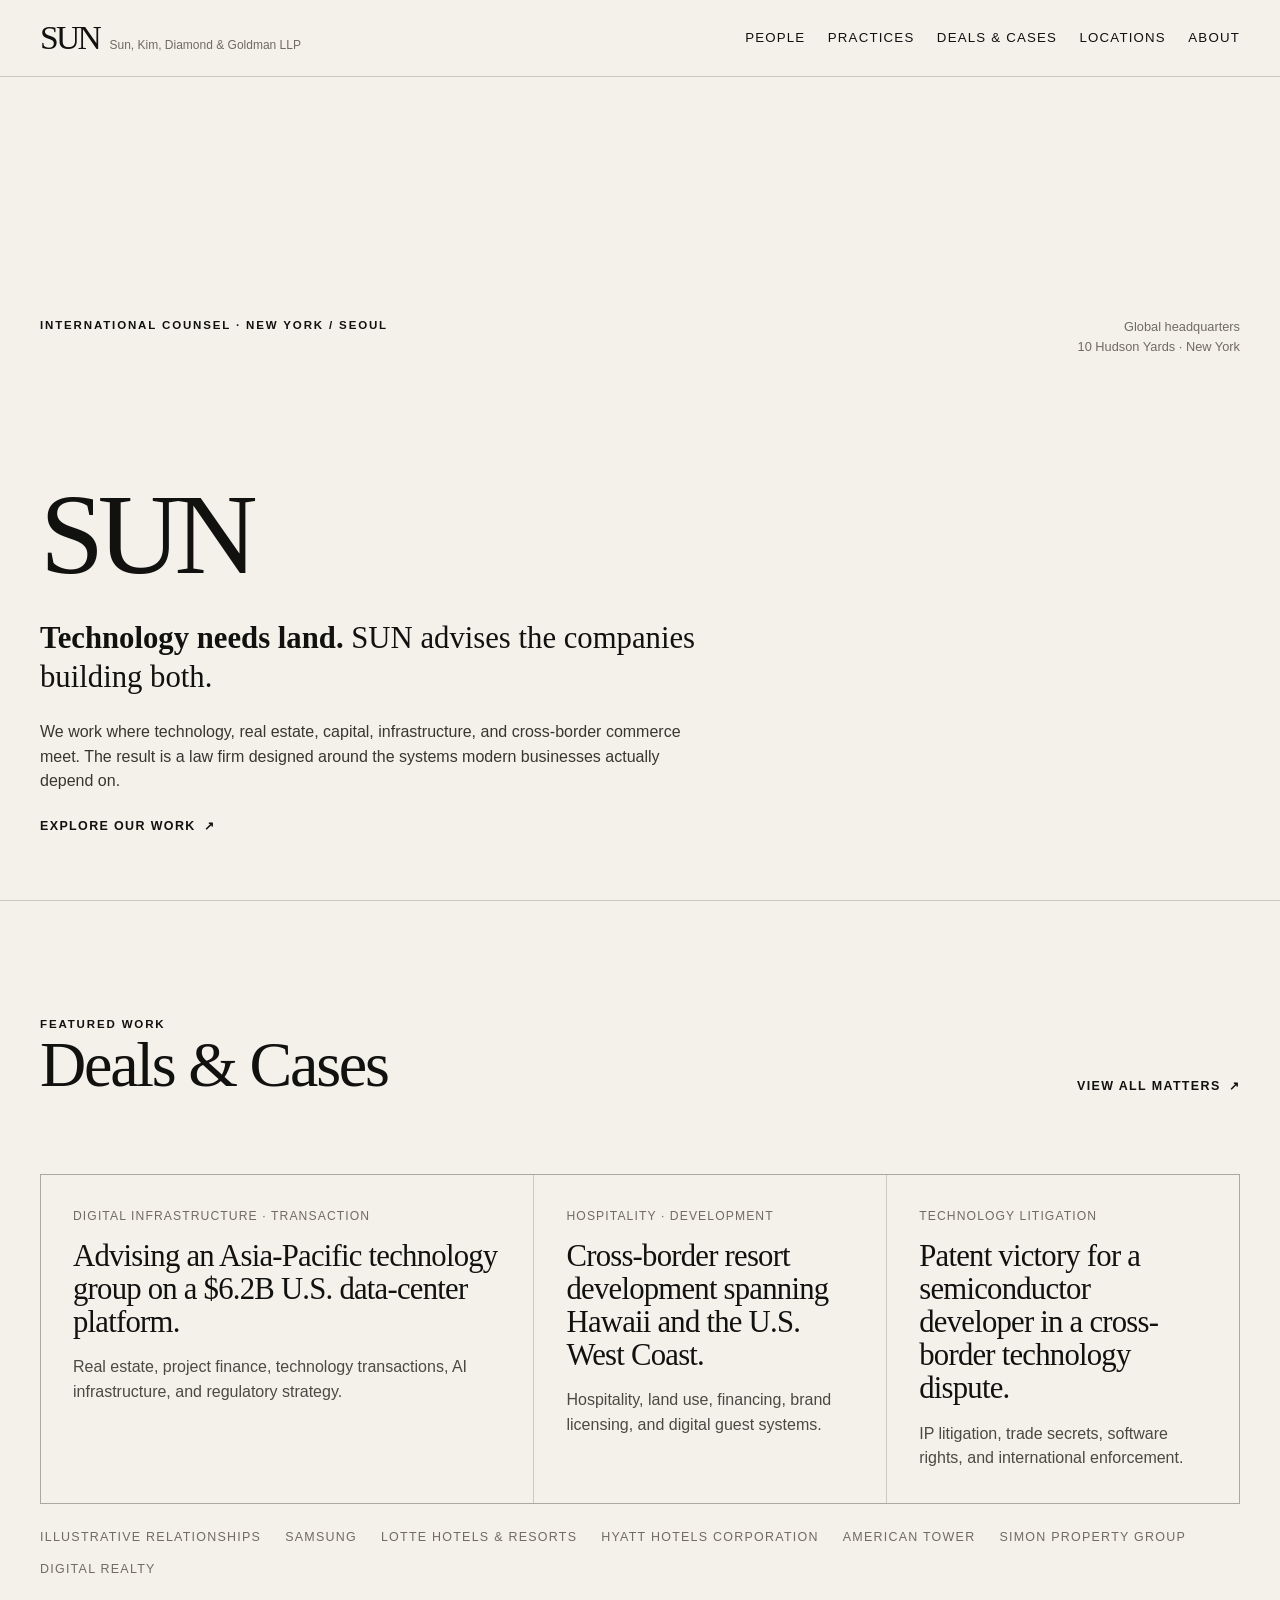
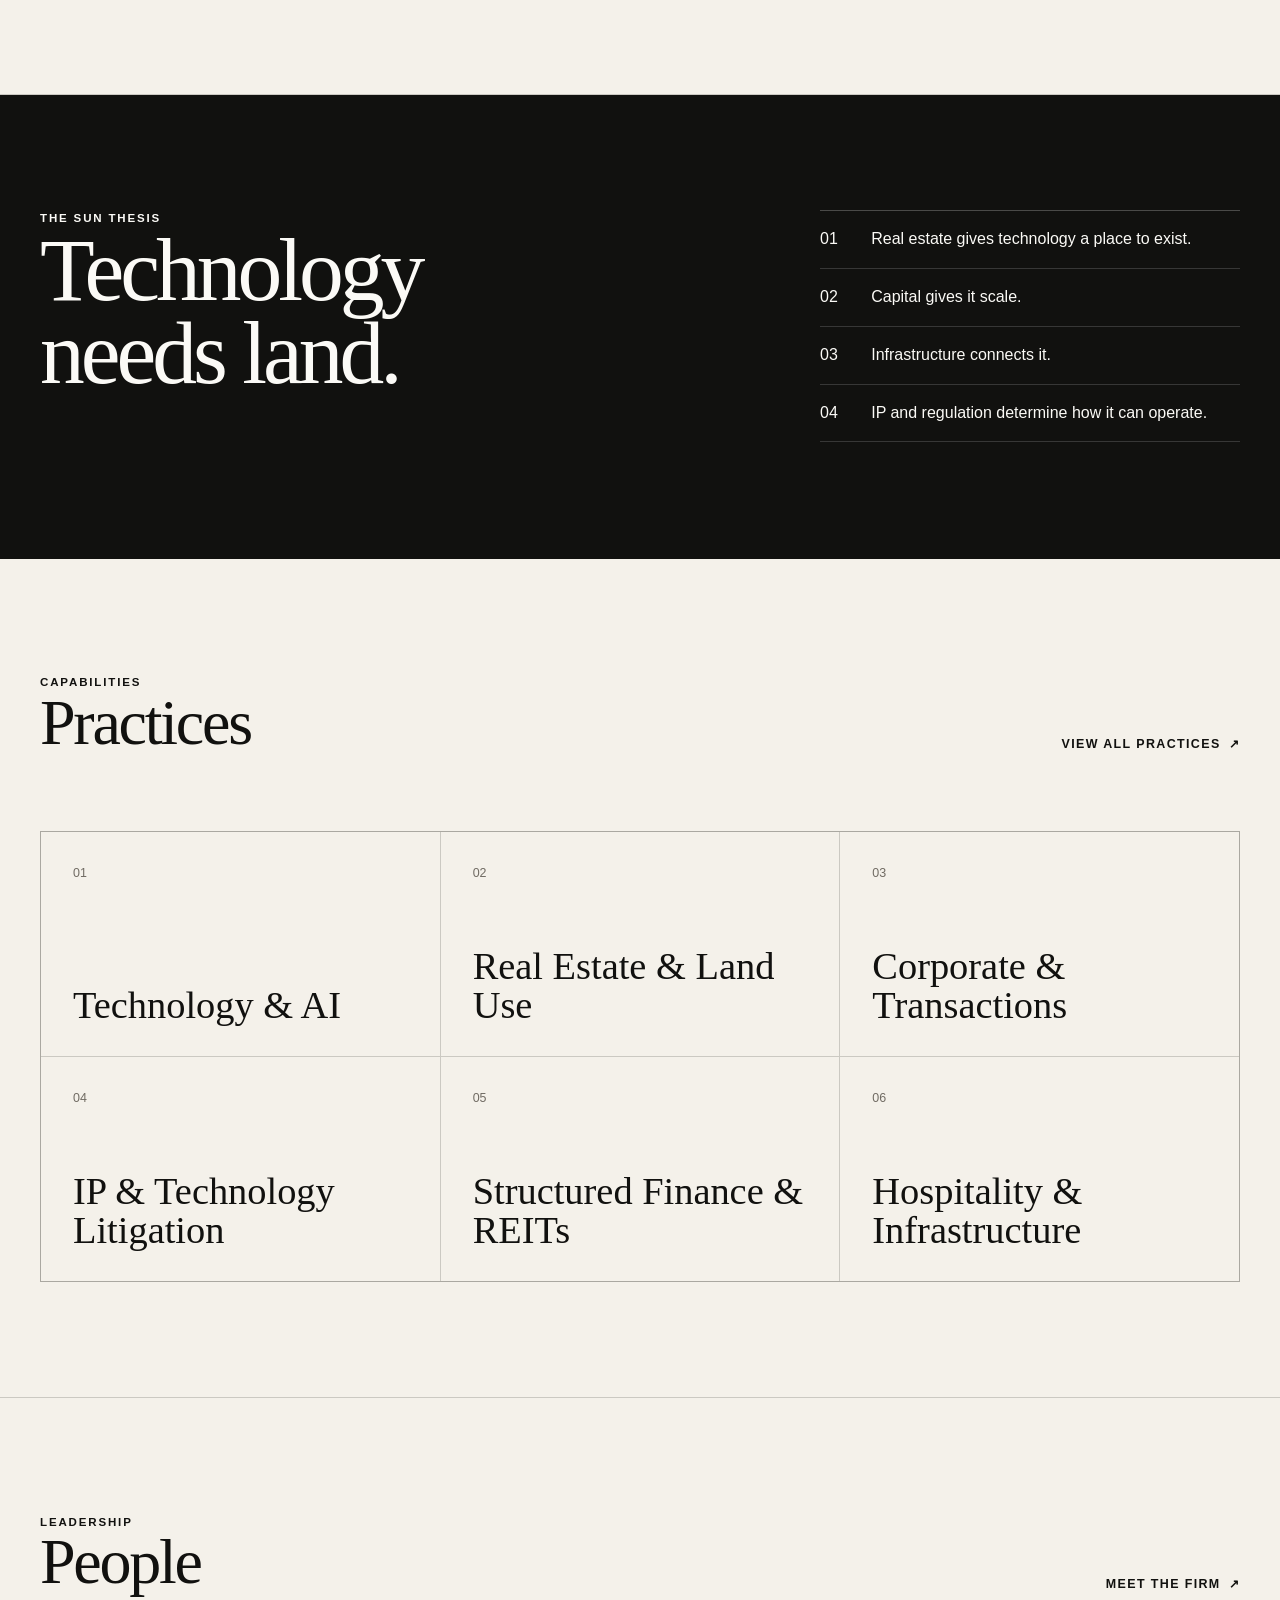
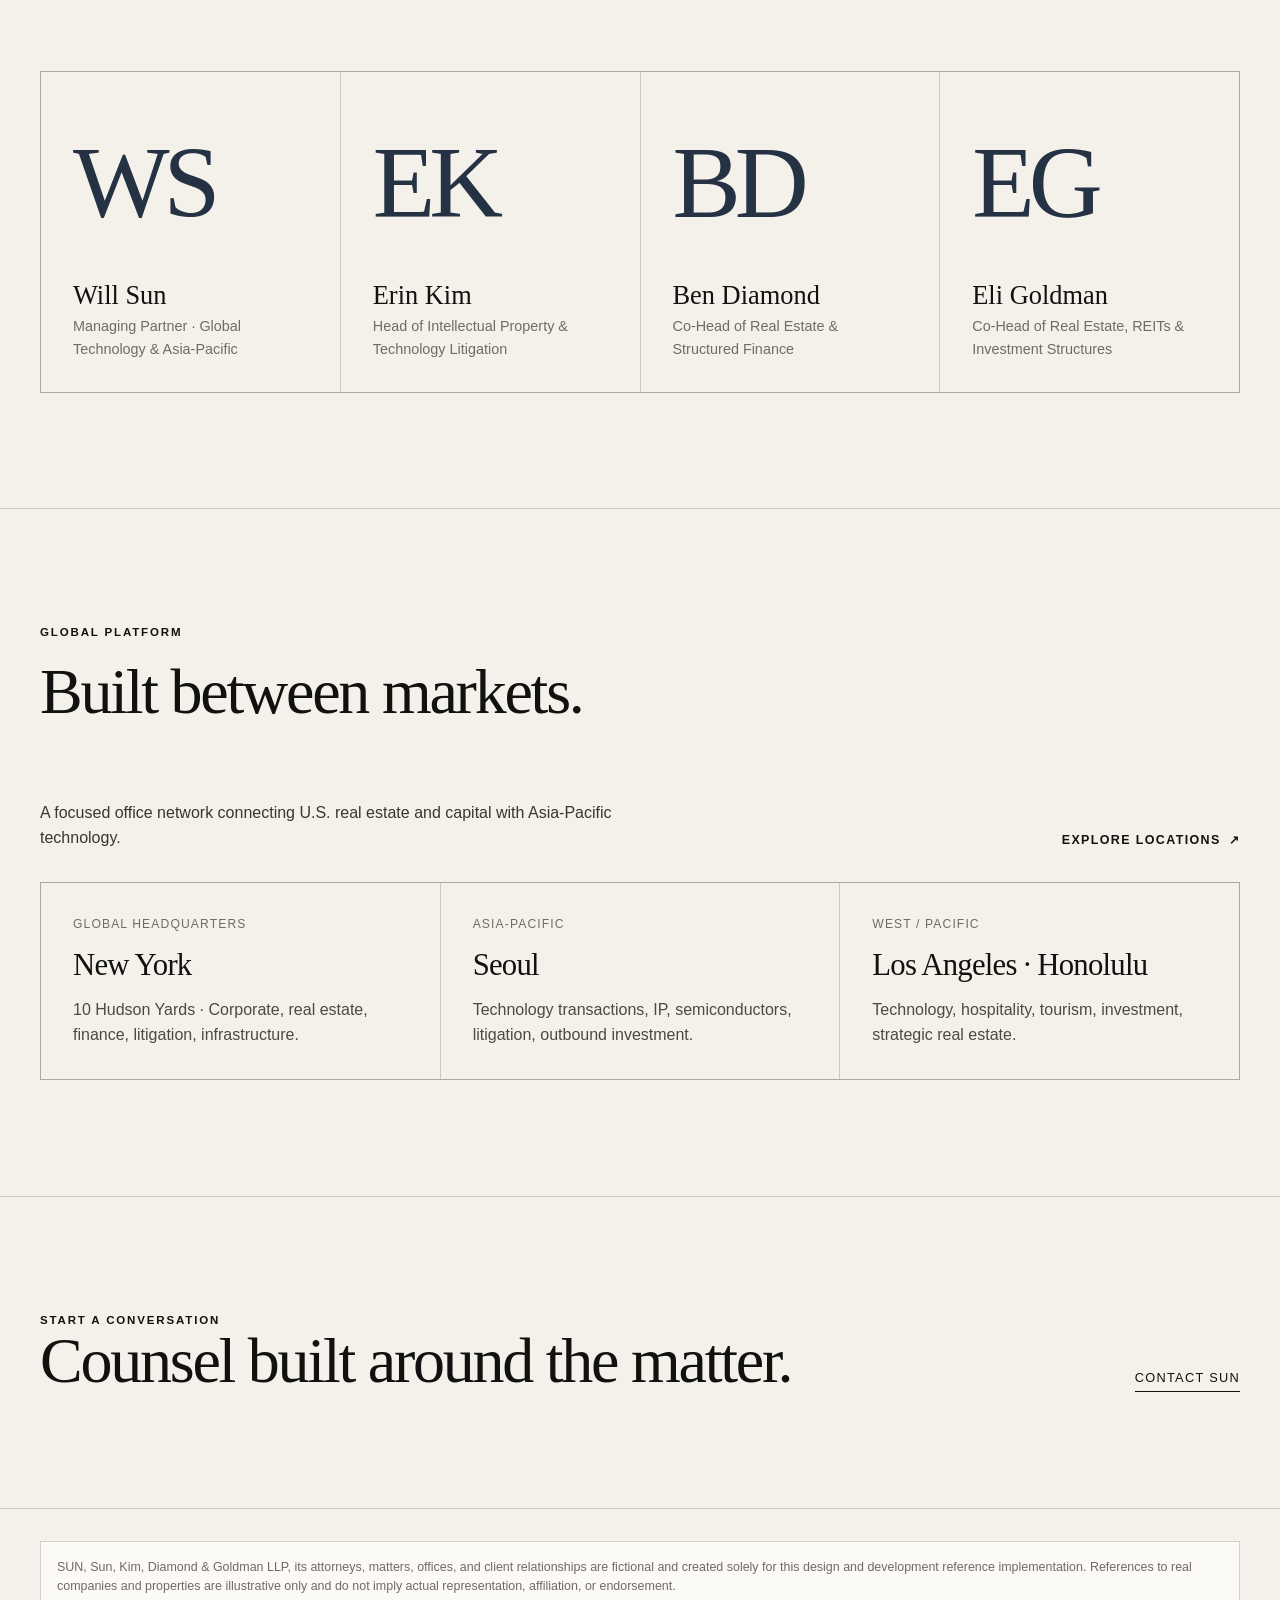
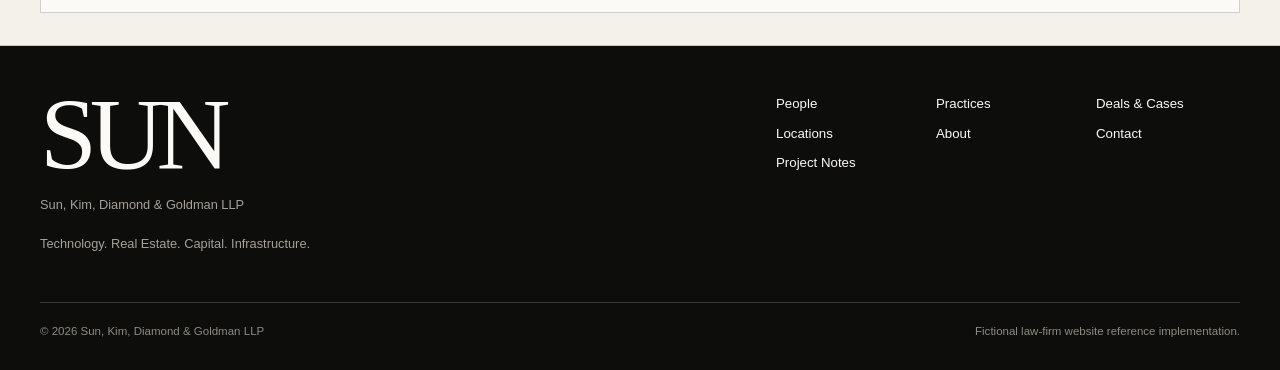
==== index.html @ dd6c5374 "design: load Inter typography" ====
<!DOCTYPE html>
<html lang="en">
<head>
  <meta charset="UTF-8">
  <meta name="viewport" content="width=device-width, initial-scale=1">
  <meta name="description" content="SUN — Sun, Kim, Diamond & Goldman LLP. A fictional international law firm reference implementation.">
  <title>SUN — Sun, Kim, Diamond & Goldman LLP</title>
  <link rel="preconnect" href="https://fonts.googleapis.com">
  <link rel="preconnect" href="https://fonts.gstatic.com" crossorigin>
  <link href="https://fonts.googleapis.com/css2?family=Inter:wght@400;500;600;700&family=Inter+Tight:wght@500;600;700;800&display=swap" rel="stylesheet">
  <link rel="stylesheet" href="css/site.css">
  <script src="js/site-config.js"></script>
</head>
<body>
  <a class="skip-link" href="#main">Skip to content</a>

  <header class="site-header">
    <div class="container site-header__inner">
      <a class="brand" href="index.html" aria-label="SUN home">
        <span class="brand__mark" data-brand>SUN</span>
        <span class="brand__legal" data-legal-name>Sun, Kim, Diamond & Goldman LLP</span>
      </a>
      <nav class="nav" aria-label="Primary">
        <ul class="nav__list">
          <li><a class="nav__link" href="people.html">People</a></li>
          <li><a class="nav__link" href="practices.html">Practices</a></li>
          <li data-enterprise-only><a class="nav__link" href="matters.html">Deals &amp; Cases</a></li><li><a class="nav__link" href="locations.html">Locations</a></li>
          <li><a class="nav__link" href="about.html">About</a></li>
        </ul>
      </nav>
      <button class="nav-toggle" aria-expanded="false" aria-controls="nav-drawer" aria-label="Open menu">
        <span class="nav-toggle__lines" aria-hidden="true"></span>
      </button>
    </div>
  </header>

  <aside class="nav-drawer" id="nav-drawer" data-open="false" hidden>
    <div class="nav-drawer__top">
      <span class="brand__mark" data-brand>SUN</span>
      <button class="nav-drawer__close" aria-label="Close menu">×</button>
    </div>
    <nav aria-label="Mobile">
      <ul class="nav-drawer__list">
        <li><a class="nav-drawer__link" href="people.html">People</a></li>
        <li><a class="nav-drawer__link" href="practices.html">Practices</a></li>
        <li data-enterprise-only><a class="nav-drawer__link" href="matters.html">Deals &amp; Cases</a></li><li><a class="nav-drawer__link" href="locations.html">Locations</a></li>
        <li><a class="nav-drawer__link" href="about.html">About</a></li>
      </ul>
    </nav>
    <p class="nav-drawer__meta" data-legal-name>Sun, Kim, Diamond & Goldman LLP</p>
  </aside>

  <main id="main">
    <section class="hero">
      <div class="container hero__inner">
        <div class="hero__topline">
          <p class="eyebrow">International counsel · New York / Seoul</p>
          <p class="hero__location" data-enterprise-only>Global headquarters<br><span data-primary-office>10 Hudson Yards · New York</span></p>
        </div>

        <h1 class="display" data-brand>SUN</h1>

        <div class="hero__statement">
          <p class="lede" data-small-copy="Clear counsel for business, disputes, and growth.">
            <strong>Technology needs land.</strong> SUN advises the companies building both.
          </p>
          <p class="copy">
            We work where technology, real estate, capital, infrastructure, and cross-border commerce meet.
            The result is a law firm designed around the systems modern businesses actually depend on.
          </p>
          <a class="text-link" href="practices.html">Explore our work</a>
        </div>
      </div>
    </section>

    <section class="section" aria-labelledby="featured-heading">
      <div class="container">
        <div class="section-head section-head--split">
          <div>
            <p class="eyebrow">Featured work</p>
            <h2 class="section-title" id="featured-heading">Deals &amp; Cases</h2>
          </div>
          <a class="text-link" href="matters.html" data-enterprise-only>View all matters</a>
        </div>

        <div class="matter-grid">
          <article class="card">
            <a class="card__link" href="matters.html">
              <p class="card__meta">Digital infrastructure · Transaction</p>
              <h3 class="card__title">Advising an Asia-Pacific technology group on a $6.2B U.S. data-center platform.</h3>
              <p class="card__copy">Real estate, project finance, technology transactions, AI infrastructure, and regulatory strategy.</p>
            </a>
          </article>
          <article class="card">
            <a class="card__link" href="matters.html">
              <p class="card__meta">Hospitality · Development</p>
              <h3 class="card__title">Cross-border resort development spanning Hawaii and the U.S. West Coast.</h3>
              <p class="card__copy">Hospitality, land use, financing, brand licensing, and digital guest systems.</p>
            </a>
          </article>
          <article class="card">
            <a class="card__link" href="matters.html">
              <p class="card__meta">Technology litigation</p>
              <h3 class="card__title">Patent victory for a semiconductor developer in a cross-border technology dispute.</h3>
              <p class="card__copy">IP litigation, trade secrets, software rights, and international enforcement.</p>
            </a>
          </article>
        </div>

        <div class="client-strip" data-enterprise-only aria-label="Illustrative fictional client relationships">
          <span>Illustrative relationships</span>
          <span>Samsung</span>
          <span>LOTTE Hotels &amp; Resorts</span>
          <span>Hyatt Hotels Corporation</span>
          <span>American Tower</span>
          <span>Simon Property Group</span>
          <span>Digital Realty</span>
        </div>
      </div>
    </section>

    <section class="section section--dark" aria-labelledby="thesis-heading">
      <div class="container thesis">
        <div>
          <p class="eyebrow">The SUN thesis</p>
          <h2 class="thesis__line" id="thesis-heading">Technology<br>needs land.</h2>
        </div>
        <div class="thesis__steps">
          <div class="thesis__step"><span>01</span><p><b>Real estate</b> gives technology a place to exist.</p></div>
          <div class="thesis__step"><span>02</span><p><b>Capital</b> gives it scale.</p></div>
          <div class="thesis__step"><span>03</span><p><b>Infrastructure</b> connects it.</p></div>
          <div class="thesis__step"><span>04</span><p><b>IP and regulation</b> determine how it can operate.</p></div>
        </div>
      </div>
    </section>

    <section class="section" aria-labelledby="practices-heading">
      <div class="container">
        <div class="section-head section-head--split">
          <div>
            <p class="eyebrow">Capabilities</p>
            <h2 class="section-title" id="practices-heading">Practices</h2>
          </div>
          <a class="text-link" href="practices.html">View all practices</a>
        </div>

        <div class="practice-grid">
          <article class="card practice-card"><span class="practice-card__index">01</span><h3 class="practice-card__title">Technology &amp; AI</h3></article>
          <article class="card practice-card"><span class="practice-card__index">02</span><h3 class="practice-card__title">Real Estate &amp; Land Use</h3></article>
          <article class="card practice-card"><span class="practice-card__index">03</span><h3 class="practice-card__title">Corporate &amp; Transactions</h3></article>
          <article class="card practice-card"><span class="practice-card__index">04</span><h3 class="practice-card__title">IP &amp; Technology Litigation</h3></article>
          <article class="card practice-card"><span class="practice-card__index">05</span><h3 class="practice-card__title">Structured Finance &amp; REITs</h3></article>
          <article class="card practice-card"><span class="practice-card__index">06</span><h3 class="practice-card__title">Hospitality &amp; Infrastructure</h3></article>
        </div>
      </div>
    </section>

    <section class="section" aria-labelledby="people-heading">
      <div class="container">
        <div class="section-head section-head--split">
          <div>
            <p class="eyebrow">Leadership</p>
            <h2 class="section-title" id="people-heading">People</h2>
          </div>
          <a class="text-link" href="people.html">Meet the firm</a>
        </div>

        <div class="people-grid">
          <article class="card person-card">
            <div class="person-card__initials">WS</div>
            <div><h3 class="person-card__name">Will Sun</h3><p class="person-card__role">Managing Partner · Global Technology &amp; Asia-Pacific</p></div>
          </article>
          <article class="card person-card">
            <div class="person-card__initials">EK</div>
            <div><h3 class="person-card__name">Erin Kim</h3><p class="person-card__role">Head of Intellectual Property &amp; Technology Litigation</p></div>
          </article>
          <article class="card person-card">
            <div class="person-card__initials">BD</div>
            <div><h3 class="person-card__name">Ben Diamond</h3><p class="person-card__role">Co-Head of Real Estate &amp; Structured Finance</p></div>
          </article>
          <article class="card person-card">
            <div class="person-card__initials">EG</div>
            <div><h3 class="person-card__name">Eli Goldman</h3><p class="person-card__role">Co-Head of Real Estate, REITs &amp; Investment Structures</p></div>
          </article>
        </div>
      </div>
    </section>

    <section class="section" data-enterprise-only aria-labelledby="offices-heading">
      <div class="container">
        <div class="section-head">
          <p class="eyebrow">Global platform</p>
          <h2 class="section-title" id="offices-heading">Built between markets.</h2>
        </div>
        <div class="section-head section-head--split" style="margin-bottom:2rem;"><p class="copy">A focused office network connecting U.S. real estate and capital with Asia-Pacific technology.</p><a class="text-link" href="locations.html">Explore locations</a></div><div class="office-grid">
          <article class="card"><p class="card__meta">Global headquarters</p><h3 class="card__title">New York</h3><p class="card__copy">10 Hudson Yards · Corporate, real estate, finance, litigation, infrastructure.</p></article>
          <article class="card"><p class="card__meta">Asia-Pacific</p><h3 class="card__title">Seoul</h3><p class="card__copy">Technology transactions, IP, semiconductors, litigation, outbound investment.</p></article>
          <article class="card"><p class="card__meta">West / Pacific</p><h3 class="card__title">Los Angeles · Honolulu</h3><p class="card__copy">Technology, hospitality, tourism, investment, strategic real estate.</p></article>
        </div>
      </div>
    </section>

    <section class="section">
      <div class="container cta">
        <div>
          <p class="eyebrow">Start a conversation</p>
          <h2 class="section-title">Counsel built around the matter.</h2>
        </div>
        <a class="cta__action" href="about.html#contact">Contact SUN</a>
      </div>
    </section>

    <section class="section" style="padding-block:2rem;">
      <div class="container">
        <p class="notice">
          SUN, Sun, Kim, Diamond &amp; Goldman LLP, its attorneys, matters, offices, and client relationships are fictional and created solely for this design and development reference implementation. References to real companies and properties are illustrative only and do not imply actual representation, affiliation, or endorsement.
        </p>
      </div>
    </section>
  </main>

  <footer class="site-footer">
    <div class="container">
      <div class="site-footer__grid">
        <div>
          <div class="site-footer__mark" data-brand>SUN</div>
          <p class="site-footer__legal" data-legal-name>Sun, Kim, Diamond & Goldman LLP</p>
          <p class="site-footer__legal" data-short-line>Technology. Real Estate. Capital. Infrastructure.</p>
        </div>
        <nav aria-label="Footer">
          <ul class="site-footer__links">
            <li><a href="people.html">People</a></li>
            <li><a href="practices.html">Practices</a></li>
            <li data-enterprise-only><a href="matters.html">Deals &amp; Cases</a></li><li><a href="locations.html">Locations</a></li>
            <li><a href="about.html">About</a></li>
            <li><a href="about.html#contact">Contact</a></li>
            <li><a href="README.md">Project Notes</a></li>
          </ul>
        </nav>
      </div>
      <div class="site-footer__bottom">
        <span>© <span data-year></span> <span data-legal-name>Sun, Kim, Diamond & Goldman LLP</span></span>
        <span>Fictional law-firm website reference implementation.</span>
      </div>
    </div>
  </footer>
  <script src="js/main.js"></script>
</body>
</html>
---- css/site.css ----
:root {
  --ink: #11110f;
  --paper: #f4f1ea;
  --paper-strong: #fbfaf6;
  --stone: #d8d2c7;
  --muted: #706b63;
  --line: rgba(17, 17, 15, 0.18);
  --accent: #27384d;
  --accent-soft: #dfe5ea;
  --serif: Georgia, "Times New Roman", Times, serif;
  --sans: "Helvetica Neue", Helvetica, Arial, -apple-system, BlinkMacSystemFont, "Segoe UI", sans-serif;
  --max: 82rem;
  --measure: 43rem;
  --s1: .35rem;
  --s2: .65rem;
  --s3: 1rem;
  --s4: 1.5rem;
  --s5: 2.25rem;
  --s6: 3.5rem;
  --s7: 5.5rem;
}

*,
*::before,
*::after { box-sizing: border-box; }

html {
  scroll-behavior: smooth;
  -webkit-text-size-adjust: 100%;
}

body {
  margin: 0;
  color: var(--ink);
  background: var(--paper);
  font-family: var(--sans);
  line-height: 1.55;
  font-size: 1rem;
  -webkit-font-smoothing: antialiased;
}

body.drawer-open { overflow: hidden; }

img, svg { display: block; max-width: 100%; }
a { color: inherit; text-decoration: none; }
button { font: inherit; }
ul { margin: 0; padding: 0; list-style: none; }
p { margin: 0; }
h1, h2, h3 { margin: 0; font-weight: 400; }

.skip-link {
  position: fixed;
  left: 1rem;
  top: -5rem;
  z-index: 999;
  background: var(--ink);
  color: #fff;
  padding: .75rem 1rem;
}
.skip-link:focus { top: 1rem; }

.container {
  width: min(calc(100% - 2rem), var(--max));
  margin-inline: auto;
}

.rule { border-top: 1px solid var(--line); }
.eyebrow {
  font-size: .72rem;
  text-transform: uppercase;
  letter-spacing: .16em;
  font-weight: 700;
}
.display {
  font-family: var(--serif);
  font-size: clamp(3.1rem, 9vw, 8.5rem);
  letter-spacing: -.055em;
  line-height: .86;
}
.section-title {
  font-family: var(--serif);
  font-size: clamp(2.25rem, 5vw, 4.8rem);
  line-height: .98;
  letter-spacing: -.035em;
}
.lede {
  font-family: var(--serif);
  font-size: clamp(1.25rem, 2.4vw, 2rem);
  line-height: 1.28;
  max-width: var(--measure);
}
.copy {
  max-width: 42rem;
  color: #393630;
}

.site-header {
  position: sticky;
  top: 0;
  z-index: 80;
  background: color-mix(in srgb, var(--paper) 94%, transparent);
  backdrop-filter: blur(12px);
  border-bottom: 1px solid var(--line);
}
.site-header__inner {
  min-height: 76px;
  display: grid;
  grid-template-columns: 1fr auto;
  align-items: center;
  gap: 1rem;
}
.brand {
  display: inline-flex;
  align-items: baseline;
  gap: .65rem;
  min-width: 0;
}
.brand__mark {
  font-family: var(--serif);
  font-size: 2.1rem;
  letter-spacing: -.08em;
}
.brand__legal {
  display: none;
  color: var(--muted);
  font-size: .75rem;
}
.nav { display: none; }
.nav__list { display: flex; gap: 1.4rem; align-items: center; }
.nav__link {
  font-size: .83rem;
  text-transform: uppercase;
  letter-spacing: .09em;
  border-bottom: 1px solid transparent;
  padding-block: .4rem;
}
.nav__link:hover,
.nav__link[aria-current="page"] { border-color: var(--ink); }
.nav-toggle {
  width: 44px;
  height: 44px;
  display: grid;
  place-items: center;
  border: 1px solid var(--line);
  background: transparent;
}
.nav-toggle__lines,
.nav-toggle__lines::before,
.nav-toggle__lines::after {
  width: 19px;
  height: 1px;
  background: var(--ink);
  content: "";
  display: block;
}
.nav-toggle__lines { position: relative; }
.nav-toggle__lines::before { position: absolute; top: -6px; }
.nav-toggle__lines::after { position: absolute; top: 6px; }

.nav-drawer {
  position: fixed;
  inset: 0;
  z-index: 100;
  background: var(--ink);
  color: var(--paper-strong);
  padding: 1rem;
}
.nav-drawer__top {
  display: flex;
  align-items: center;
  justify-content: space-between;
}
.nav-drawer__close {
  border: 1px solid rgba(255,255,255,.3);
  background: transparent;
  color: white;
  width: 44px;
  height: 44px;
  font-size: 1.4rem;
}
.nav-drawer__list {
  margin-top: 9vh;
  display: grid;
  gap: .15rem;
}
.nav-drawer__link {
  display: block;
  font-family: var(--serif);
  font-size: clamp(2.2rem, 10vw, 5rem);
  line-height: 1.02;
  padding: .25rem 0;
}
.nav-drawer__meta {
  position: absolute;
  left: 1rem;
  right: 1rem;
  bottom: 1.3rem;
  color: #bbb5aa;
  font-size: .8rem;
}

.hero {
  min-height: min(830px, calc(100svh - 76px));
  display: flex;
  align-items: flex-end;
  border-bottom: 1px solid var(--line);
  overflow: hidden;
}
.hero__inner {
  width: 100%;
  padding-block: clamp(4.5rem, 12vw, 9rem) clamp(2rem, 5vw, 4rem);
}
.hero__topline {
  display: flex;
  justify-content: space-between;
  gap: 2rem;
  align-items: flex-start;
  margin-bottom: clamp(3.2rem, 10vw, 8rem);
}
.hero__location {
  max-width: 18rem;
  text-align: right;
  font-size: .8rem;
  color: var(--muted);
}
.hero__statement {
  display: grid;
  gap: 1.4rem;
  margin-top: 2.2rem;
  max-width: 47rem;
}
.hero__statement strong { font-weight: 600; }

.section {
  padding-block: clamp(4rem, 9vw, 8rem);
  border-bottom: 1px solid var(--line);
}
.section--dark {
  background: var(--ink);
  color: var(--paper-strong);
}
.section--dark .copy,
.section--dark .meta { color: #bdb7ac; }
.section-head {
  display: grid;
  gap: 1.2rem;
  margin-bottom: clamp(2.5rem, 6vw, 5rem);
}
.section-head--split {
  grid-template-columns: 1fr;
}
.text-link {
  display: inline-flex;
  align-items: center;
  gap: .5rem;
  font-size: .78rem;
  text-transform: uppercase;
  letter-spacing: .11em;
  font-weight: 700;
}
.text-link::after { content: "↗"; transition: transform .18s ease; }
.text-link:hover::after { transform: translate(.15rem,-.15rem); }

.matter-grid,
.practice-grid,
.people-grid,
.office-grid,
.insight-grid {
  display: grid;
  gap: 1px;
  background: var(--line);
  border: 1px solid var(--line);
}
.card {
  background: var(--paper);
  padding: clamp(1.25rem, 3vw, 2rem);
  min-width: 0;
}
.section--dark .card { background: var(--ink); }
.card__meta,
.meta {
  color: var(--muted);
  font-size: .76rem;
  text-transform: uppercase;
  letter-spacing: .09em;
}
.card__title {
  margin-top: .9rem;
  font-family: var(--serif);
  font-size: clamp(1.55rem, 2.4vw, 2.2rem);
  line-height: 1.08;
  letter-spacing: -.025em;
}
.card__copy { margin-top: 1rem; color: #4c4943; }
.card__link { display: block; height: 100%; }
.card__link:hover .card__title { text-decoration: underline; text-decoration-thickness: 1px; text-underline-offset: .14em; }

.practice-card {
  min-height: 14rem;
  display: flex;
  flex-direction: column;
  justify-content: space-between;
}
.practice-card__index { color: var(--muted); font-size: .78rem; }
.practice-card__title {
  font-family: var(--serif);
  font-size: clamp(1.7rem, 3vw, 2.7rem);
  line-height: 1;
}

.person-card {
  min-height: 20rem;
  display: flex;
  flex-direction: column;
  justify-content: space-between;
}
.person-card__initials {
  font-family: var(--serif);
  font-size: clamp(4rem, 8vw, 7.2rem);
  letter-spacing: -.06em;
  color: color-mix(in srgb, var(--accent) 85%, var(--ink));
}
.person-card__name {
  font-family: var(--serif);
  font-size: 1.65rem;
  line-height: 1.05;
}
.person-card__role { color: var(--muted); margin-top: .35rem; font-size: .9rem; }

.client-strip {
  display: flex;
  flex-wrap: wrap;
  gap: .75rem 1.5rem;
  padding-top: 1.5rem;
  color: var(--muted);
}
.client-strip span { font-size: .78rem; text-transform: uppercase; letter-spacing: .1em; }

.thesis {
  display: grid;
  gap: 2rem;
  align-items: start;
}
.thesis__line {
  font-family: var(--serif);
  font-size: clamp(2.7rem, 7vw, 7rem);
  line-height: .93;
  letter-spacing: -.045em;
}
.thesis__steps {
  display: grid;
  border-top: 1px solid rgba(255,255,255,.24);
}
.thesis__step {
  display: grid;
  grid-template-columns: 2.2rem 1fr;
  gap: 1rem;
  padding-block: 1rem;
  border-bottom: 1px solid rgba(255,255,255,.16);
}
.thesis__step b { font-weight: 500; }

.page-hero {
  padding-block: clamp(4rem, 10vw, 8rem);
  border-bottom: 1px solid var(--line);
}
.page-hero__grid {
  display: grid;
  gap: 2rem;
}
.page-hero__copy {
  max-width: 44rem;
  color: var(--muted);
  font-size: 1.05rem;
}

.detail-list {
  display: grid;
  border-top: 1px solid var(--line);
}
.detail-row {
  display: grid;
  gap: .7rem;
  padding-block: 1.1rem;
  border-bottom: 1px solid var(--line);
}
.detail-row__label {
  font-size: .74rem;
  text-transform: uppercase;
  letter-spacing: .1em;
  color: var(--muted);
}
.detail-row__value { font-family: var(--serif); font-size: 1.35rem; }

.notice {
  border: 1px solid var(--line);
  padding: 1rem;
  font-size: .78rem;
  color: var(--muted);
  background: var(--paper-strong);
}

.cta {
  display: grid;
  gap: 2rem;
  align-items: end;
}
.cta__action {
  display: inline-block;
  border-bottom: 1px solid currentColor;
  padding-bottom: .2rem;
  font-size: .8rem;
  text-transform: uppercase;
  letter-spacing: .1em;
}

.site-footer {
  background: #0d0d0c;
  color: var(--paper-strong);
  padding-block: 3rem 1.8rem;
}
.site-footer__grid {
  display: grid;
  gap: 2.5rem;
}
.site-footer__mark {
  font-family: var(--serif);
  font-size: clamp(3rem, 8vw, 7rem);
  line-height: .8;
  letter-spacing: -.07em;
}
.site-footer__legal { margin-top: 1.2rem; color: #a7a198; font-size: .8rem; }
.site-footer__links {
  display: grid;
  grid-template-columns: repeat(2,minmax(0,1fr));
  gap: .55rem 1rem;
  font-size: .83rem;
}
.site-footer__bottom {
  margin-top: 3rem;
  padding-top: 1.25rem;
  border-top: 1px solid rgba(255,255,255,.18);
  display: flex;
  flex-wrap: wrap;
  gap: .7rem 1.2rem;
  justify-content: space-between;
  color: #8f8a82;
  font-size: .72rem;
}

@media (min-width: 640px) {
  .container { width: min(calc(100% - 3rem), var(--max)); }
  .brand__legal { display: inline; }
  .matter-grid,
  .practice-grid,
  .people-grid,
  .office-grid,
  .insight-grid { grid-template-columns: repeat(2, minmax(0, 1fr)); }
  .detail-row { grid-template-columns: minmax(10rem,.35fr) 1fr; align-items: baseline; }
  .site-footer__links { grid-template-columns: repeat(3,minmax(0,1fr)); }
}

@media (min-width: 920px) {
  .site-header__inner { grid-template-columns: auto 1fr; }
  .nav { display: block; justify-self: end; }
  .nav-toggle { display: none; }
  .section-head--split { grid-template-columns: 1fr 1fr; align-items: end; }
  .section-head--split > :last-child { justify-self: end; }
  .matter-grid { grid-template-columns: 1.4fr 1fr 1fr; }
  .practice-grid { grid-template-columns: repeat(3, minmax(0,1fr)); }
  .people-grid { grid-template-columns: repeat(4, minmax(0,1fr)); }
  .office-grid { grid-template-columns: repeat(3, minmax(0,1fr)); }
  .insight-grid { grid-template-columns: repeat(3, minmax(0,1fr)); }
  .thesis { grid-template-columns: 1.25fr .75fr; gap: 5rem; }
  .page-hero__grid { grid-template-columns: 1.25fr .75fr; align-items: end; }
  .cta { grid-template-columns: 1fr auto; }
  .site-footer__grid { grid-template-columns: 1.2fr .8fr; }
}

@media (min-width: 1200px) {
  .container { width: min(calc(100% - 5rem), var(--max)); }
}

@media (prefers-reduced-motion: reduce) {
  * { scroll-behavior: auto !important; transition: none !important; }
}

:focus-visible {
  outline: 2px solid var(--accent);
  outline-offset: 3px;
}

html[data-firm-profile="small"] [data-enterprise-only] { display: none !important; }
html[data-firm-profile="small"] .people-grid { grid-template-columns: repeat(auto-fit, minmax(min(100%, 18rem), 1fr)); }
html[data-firm-profile="small"] .practice-grid,
html[data-firm-profile="small"] .matter-grid,
html[data-firm-profile="small"] .office-grid { grid-template-columns: repeat(auto-fit, minmax(min(100%, 20rem), 1fr)); }


/* -- Locations ----------------------------------------------------------- */
.location-feature {
  border-bottom: 1px solid var(--line);
}
.location-feature__media {
  width: 100%;
  max-height: 38rem;
  overflow: hidden;
  background: var(--stone);
}
.location-feature__media img {
  width: 100%;
  height: clamp(18rem, 48vw, 38rem);
  object-fit: cover;
  object-position: center 48%;
}
.location-feature__content {
  padding-block: clamp(2rem, 6vw, 5rem);
  display: grid;
  gap: 2rem;
}
.location-feature__details {
  display: grid;
  gap: 1.25rem;
}
.location-feature__facts {
  margin-top: .75rem;
}
.image-credit {
  color: var(--muted);
  font-size: .7rem;
  line-height: 1.5;
}
.image-credit a {
  text-decoration: underline;
  text-underline-offset: .18em;
}
.location-list {
  border-top: 1px solid var(--line);
}
.location-row {
  display: grid;
  gap: .65rem;
  padding-block: 1.5rem;
  border-bottom: 1px solid var(--line);
}
.location-row__city {
  font-family: var(--serif);
  font-size: clamp(1.8rem, 4vw, 3.2rem);
  line-height: 1;
  letter-spacing: -.035em;
}
.location-row__role {
  font-weight: 600;
  margin-bottom: .35rem;
}
.location-row__region {
  color: var(--muted);
  font-size: .72rem;
  text-transform: uppercase;
  letter-spacing: .12em;
}

@media (min-width: 920px) {
  .location-feature__content {
    grid-template-columns: .8fr 1.2fr;
    gap: 5rem;
    align-items: start;
  }
  .location-row {
    grid-template-columns: minmax(12rem,.55fr) 1fr auto;
    gap: 2rem;
    align-items: start;
  }
}
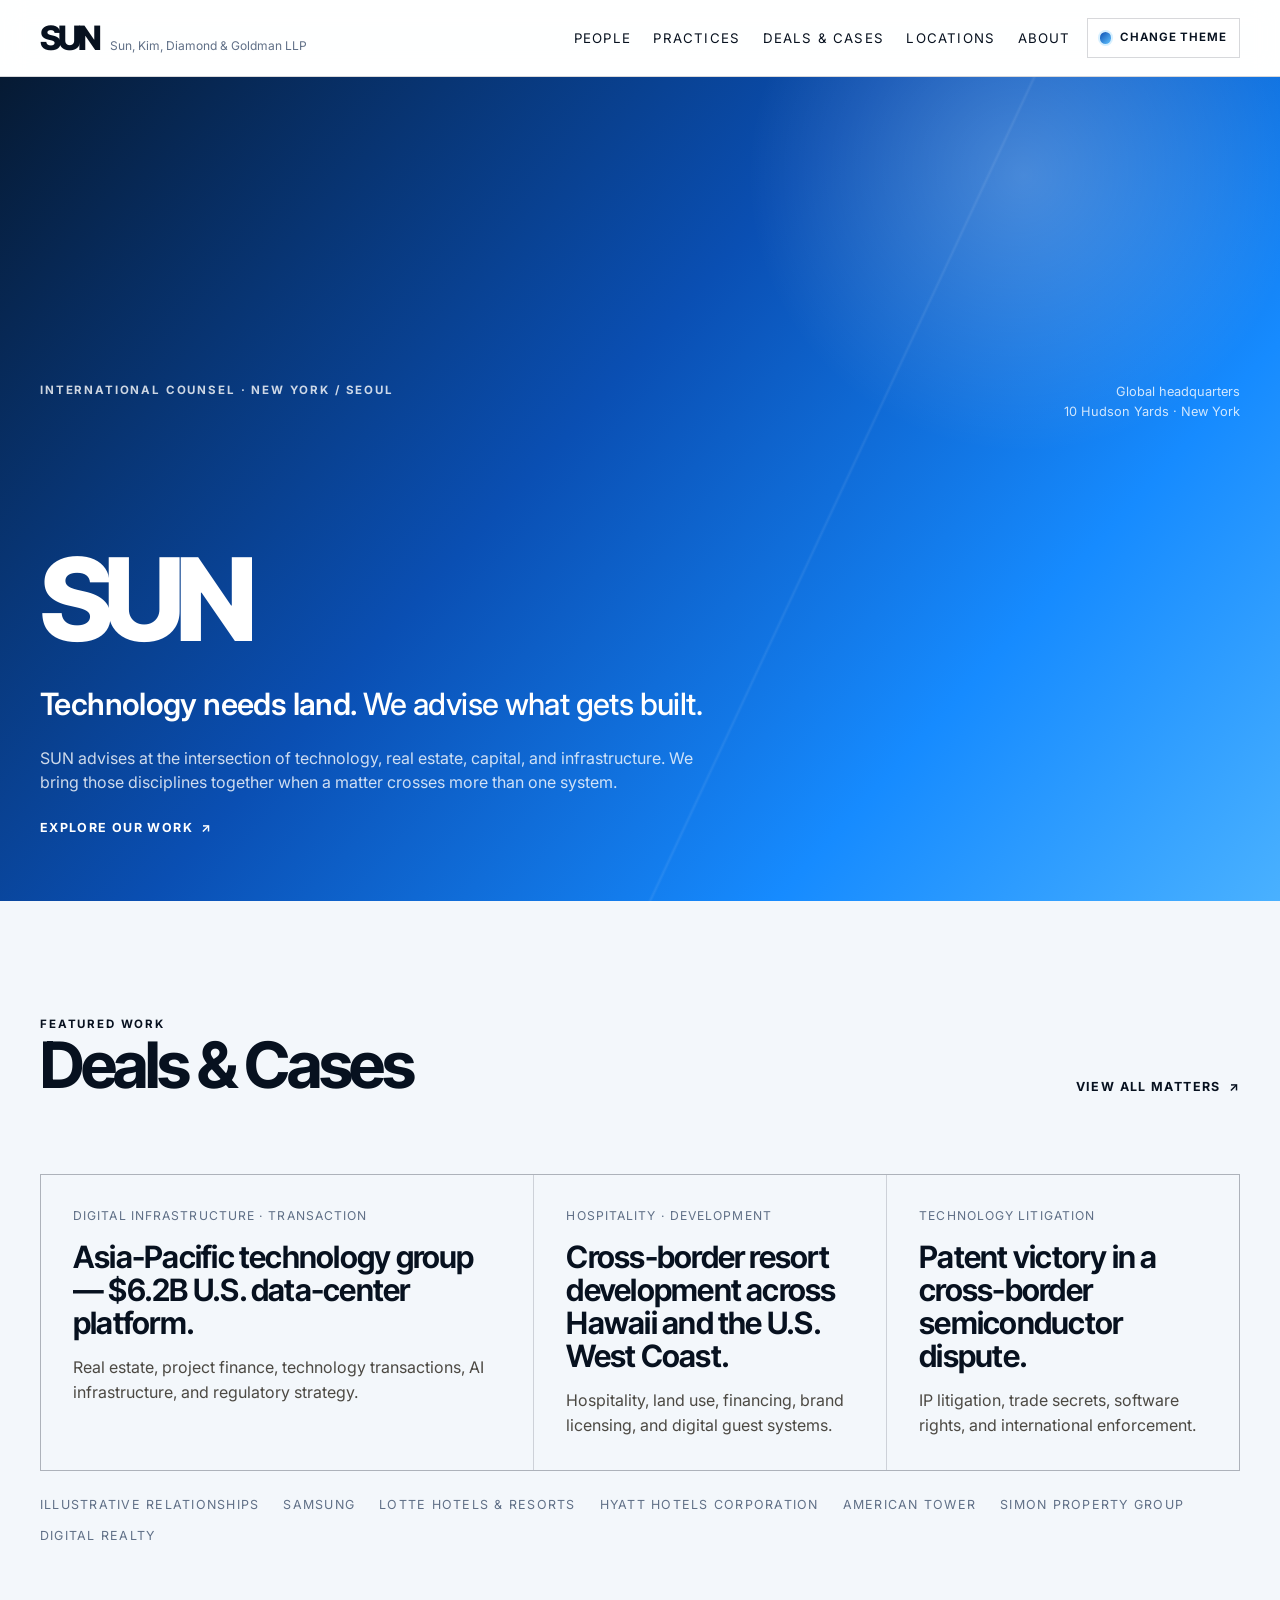
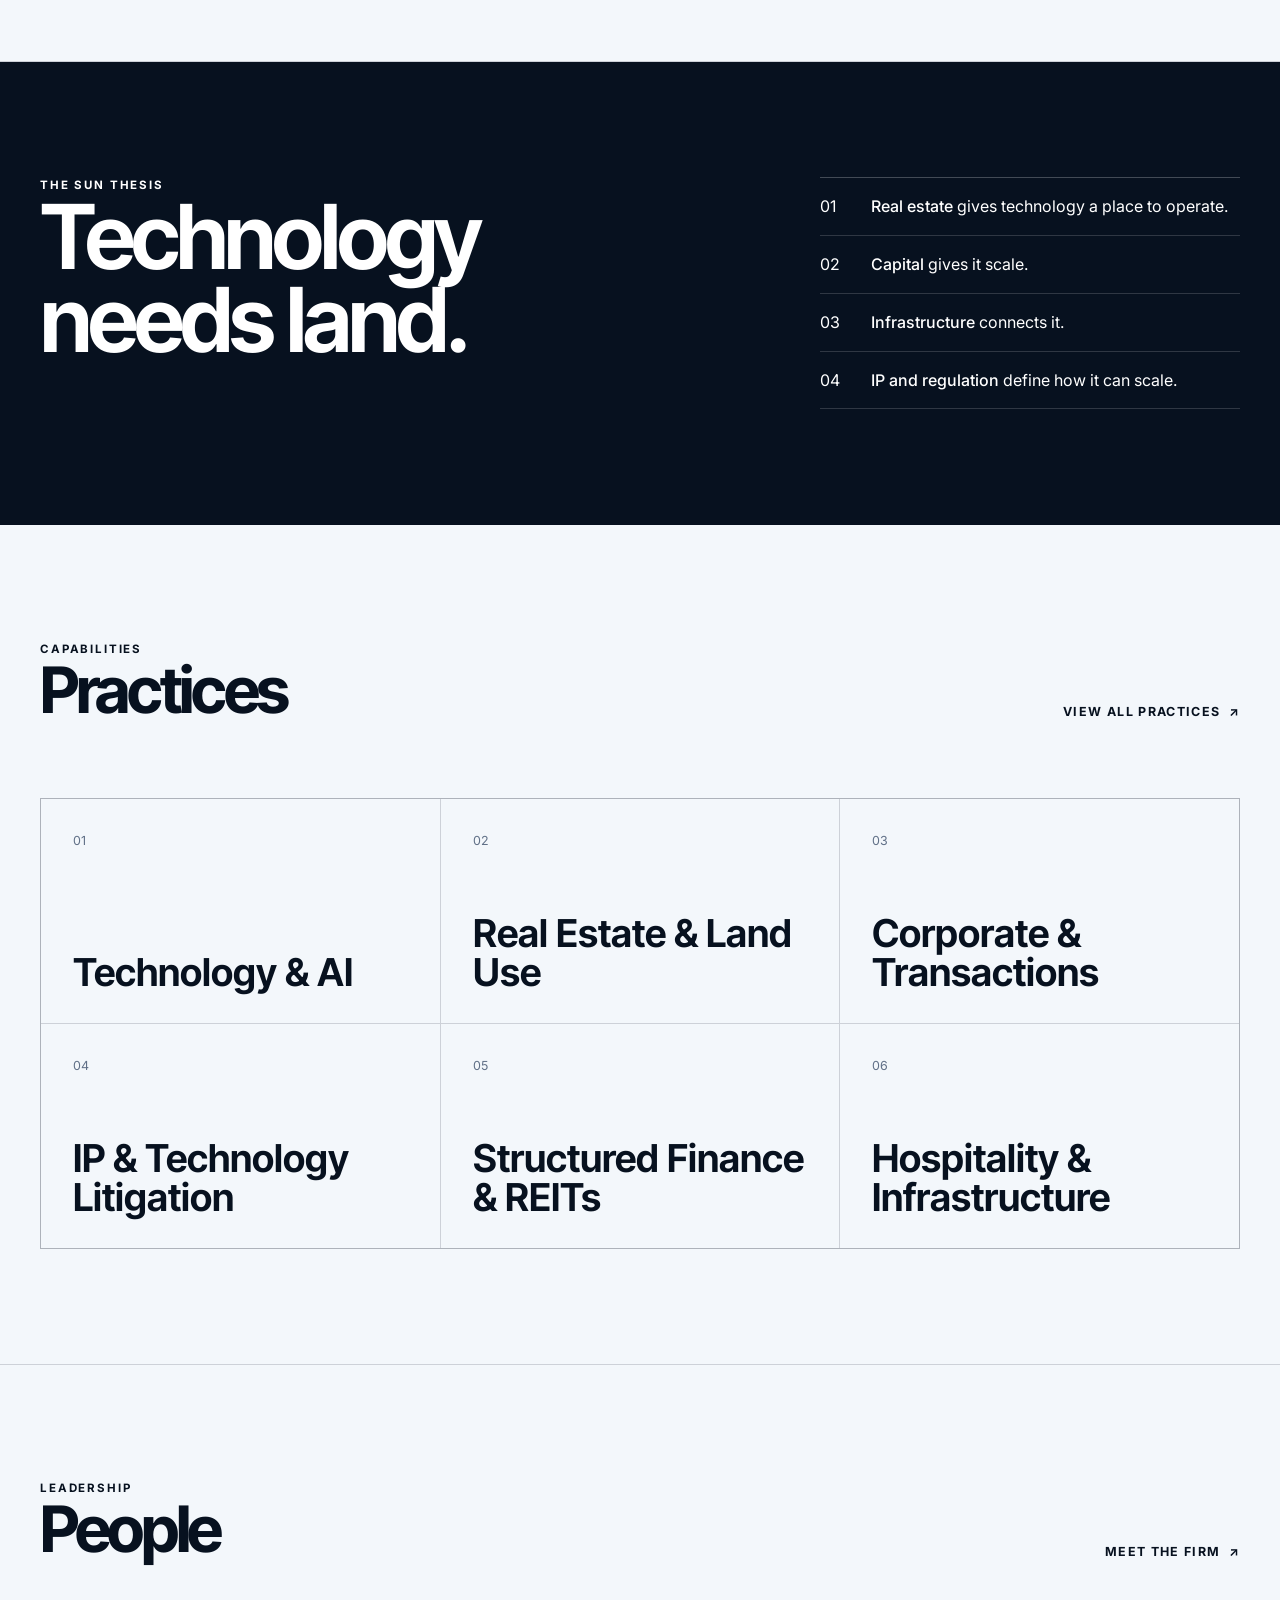
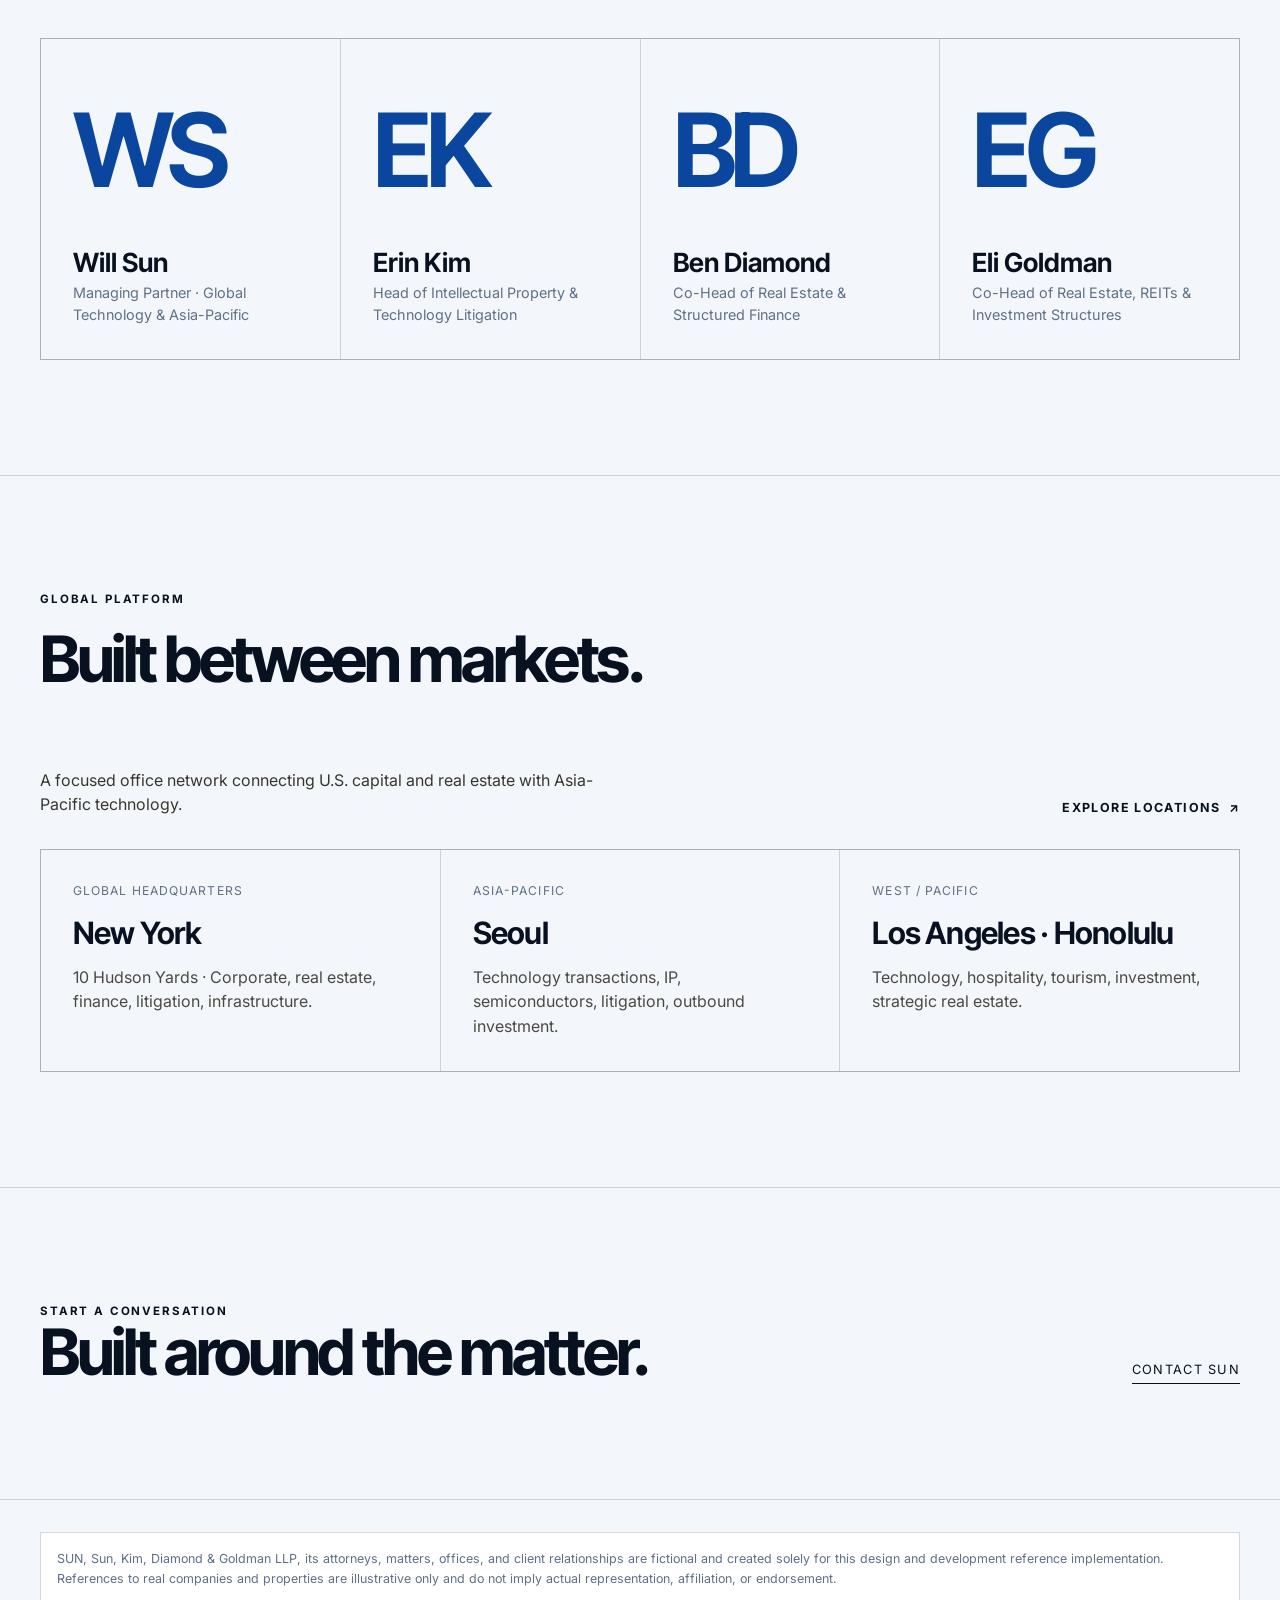
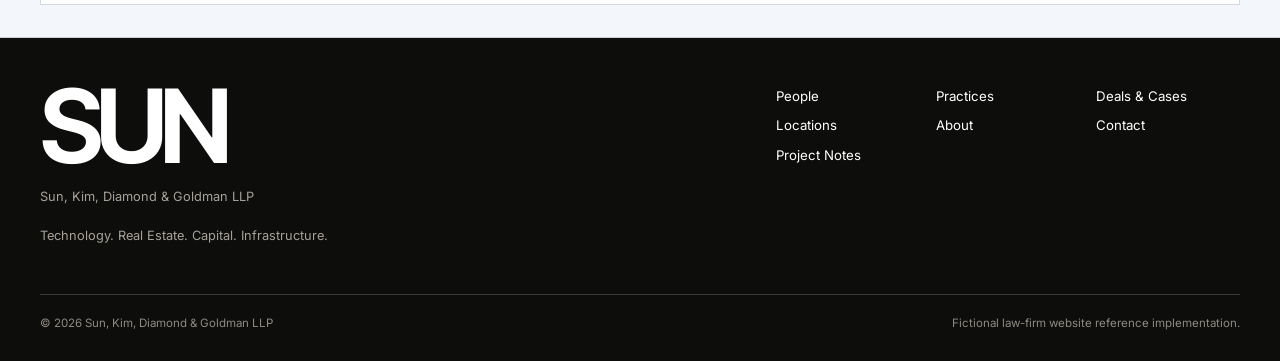
==== commit e2cbb88c: "copy: tighten homepage language" ====
--- a/index.html
+++ b/index.html
@@ -62,11 +62,10 @@
 
         <div class="hero__statement">
           <p class="lede" data-small-copy="Clear counsel for business, disputes, and growth.">
-            <strong>Technology needs land.</strong> SUN advises the companies building both.
+            <strong>Technology needs land.</strong> We advise what gets built.
           </p>
           <p class="copy">
-            We work where technology, real estate, capital, infrastructure, and cross-border commerce meet.
-            The result is a law firm designed around the systems modern businesses actually depend on.
+            SUN advises at the intersection of technology, real estate, capital, and infrastructure. We bring those disciplines together when a matter crosses more than one system.
           </p>
           <a class="text-link" href="practices.html">Explore our work</a>
         </div>
@@ -87,21 +86,21 @@
           <article class="card">
             <a class="card__link" href="matters.html">
               <p class="card__meta">Digital infrastructure · Transaction</p>
-              <h3 class="card__title">Advising an Asia-Pacific technology group on a $6.2B U.S. data-center platform.</h3>
+              <h3 class="card__title">Asia-Pacific technology group — $6.2B U.S. data-center platform.</h3>
               <p class="card__copy">Real estate, project finance, technology transactions, AI infrastructure, and regulatory strategy.</p>
             </a>
           </article>
           <article class="card">
             <a class="card__link" href="matters.html">
               <p class="card__meta">Hospitality · Development</p>
-              <h3 class="card__title">Cross-border resort development spanning Hawaii and the U.S. West Coast.</h3>
+              <h3 class="card__title">Cross-border resort development across Hawaii and the U.S. West Coast.</h3>
               <p class="card__copy">Hospitality, land use, financing, brand licensing, and digital guest systems.</p>
             </a>
           </article>
           <article class="card">
             <a class="card__link" href="matters.html">
               <p class="card__meta">Technology litigation</p>
-              <h3 class="card__title">Patent victory for a semiconductor developer in a cross-border technology dispute.</h3>
+              <h3 class="card__title">Patent victory in a cross-border semiconductor dispute.</h3>
               <p class="card__copy">IP litigation, trade secrets, software rights, and international enforcement.</p>
             </a>
           </article>
@@ -126,10 +125,10 @@
           <h2 class="thesis__line" id="thesis-heading">Technology<br>needs land.</h2>
         </div>
         <div class="thesis__steps">
-          <div class="thesis__step"><span>01</span><p><b>Real estate</b> gives technology a place to exist.</p></div>
+          <div class="thesis__step"><span>01</span><p><b>Real estate</b> gives technology a place to operate.</p></div>
           <div class="thesis__step"><span>02</span><p><b>Capital</b> gives it scale.</p></div>
           <div class="thesis__step"><span>03</span><p><b>Infrastructure</b> connects it.</p></div>
-          <div class="thesis__step"><span>04</span><p><b>IP and regulation</b> determine how it can operate.</p></div>
+          <div class="thesis__step"><span>04</span><p><b>IP and regulation</b> define how it can scale.</p></div>
         </div>
       </div>
     </section>
@@ -192,7 +191,7 @@
           <p class="eyebrow">Global platform</p>
           <h2 class="section-title" id="offices-heading">Built between markets.</h2>
         </div>
-        <div class="section-head section-head--split" style="margin-bottom:2rem;"><p class="copy">A focused office network connecting U.S. real estate and capital with Asia-Pacific technology.</p><a class="text-link" href="locations.html">Explore locations</a></div><div class="office-grid">
+        <div class="section-head section-head--split" style="margin-bottom:2rem;"><p class="copy">A focused office network connecting U.S. capital and real estate with Asia-Pacific technology.</p><a class="text-link" href="locations.html">Explore locations</a></div><div class="office-grid">
           <article class="card"><p class="card__meta">Global headquarters</p><h3 class="card__title">New York</h3><p class="card__copy">10 Hudson Yards · Corporate, real estate, finance, litigation, infrastructure.</p></article>
           <article class="card"><p class="card__meta">Asia-Pacific</p><h3 class="card__title">Seoul</h3><p class="card__copy">Technology transactions, IP, semiconductors, litigation, outbound investment.</p></article>
           <article class="card"><p class="card__meta">West / Pacific</p><h3 class="card__title">Los Angeles · Honolulu</h3><p class="card__copy">Technology, hospitality, tourism, investment, strategic real estate.</p></article>
@@ -204,7 +203,7 @@
       <div class="container cta">
         <div>
           <p class="eyebrow">Start a conversation</p>
-          <h2 class="section-title">Counsel built around the matter.</h2>
+          <h2 class="section-title">Built around the matter.</h2>
         </div>
         <a class="cta__action" href="about.html#contact">Contact SUN</a>
       </div>
--- a/css/site.css
+++ b/css/site.css
@@ -572,3 +572,457 @@
     align-items: start;
   }
 }
+
+
+/* ==========================================================================
+   SUN V2 — Hudson Cobalt + Inter
+   Visual thesis: institutional law with architectural/technology energy.
+   ========================================================================== */
+
+:root,
+html[data-theme="cobalt"] {
+  --ink: #07111f;
+  --paper: #f3f7fb;
+  --paper-strong: #ffffff;
+  --stone: #dbe7f2;
+  --muted: #607087;
+  --line: rgba(7, 17, 31, 0.16);
+  --accent: #0a4fb3;
+  --accent-strong: #168bff;
+  --accent-light: #62c3ff;
+  --hero-gradient: linear-gradient(132deg, #061a33 0%, #0a4fb3 44%, #168bff 75%, #62c3ff 112%);
+  --hero-text: #ffffff;
+  --hero-muted: rgba(255,255,255,.80);
+  --serif: "Inter Tight", "Inter", Arial, sans-serif;
+  --sans: "Inter", Arial, sans-serif;
+}
+
+html[data-theme="lime"] {
+  --ink: #102014;
+  --paper: #f6faef;
+  --paper-strong: #ffffff;
+  --stone: #e2efd2;
+  --muted: #66725f;
+  --line: rgba(16, 32, 20, 0.16);
+  --accent: #4f9f29;
+  --accent-strong: #73c93a;
+  --accent-light: #b8f34b;
+  --hero-gradient: linear-gradient(132deg, #102312 0%, #28551c 42%, #63b72d 76%, #b8f34b 116%);
+  --hero-text: #ffffff;
+  --hero-muted: rgba(255,255,255,.80);
+}
+
+html[data-theme="rose"] {
+  --ink: #241017;
+  --paper: #fbf3f5;
+  --paper-strong: #ffffff;
+  --stone: #f0dce1;
+  --muted: #7a6269;
+  --line: rgba(36, 16, 23, 0.16);
+  --accent: #9e2740;
+  --accent-strong: #d53f5d;
+  --accent-light: #ff8093;
+  --hero-gradient: linear-gradient(132deg, #2b0a13 0%, #6f172b 42%, #b92e4a 76%, #ff6b82 116%);
+  --hero-text: #ffffff;
+  --hero-muted: rgba(255,255,255,.80);
+}
+
+html[data-theme="lemon"] {
+  --ink: #231f10;
+  --paper: #fffbed;
+  --paper-strong: #ffffff;
+  --stone: #f3ebc9;
+  --muted: #756d4e;
+  --line: rgba(35, 31, 16, 0.17);
+  --accent: #9f7c00;
+  --accent-strong: #d6a900;
+  --accent-light: #ffe65b;
+  --hero-gradient: linear-gradient(132deg, #332a00 0%, #735d00 44%, #d6a900 77%, #ffe65b 118%);
+  --hero-text: #fffdf5;
+  --hero-muted: rgba(255,253,245,.82);
+}
+
+html[data-theme="lavender"] {
+  --ink: #1c1830;
+  --paper: #f8f5ff;
+  --paper-strong: #ffffff;
+  --stone: #e9e1fa;
+  --muted: #6f6784;
+  --line: rgba(28, 24, 48, 0.16);
+  --accent: #654ac4;
+  --accent-strong: #886ce6;
+  --accent-light: #c8b7ff;
+  --hero-gradient: linear-gradient(132deg, #1d1535 0%, #45317f 44%, #7557d9 77%, #c8b7ff 118%);
+  --hero-text: #ffffff;
+  --hero-muted: rgba(255,255,255,.81);
+}
+
+html[data-theme="dove"] {
+  --ink: #1b2026;
+  --paper: #f4f6f8;
+  --paper-strong: #ffffff;
+  --stone: #e2e6ea;
+  --muted: #6b737c;
+  --line: rgba(27, 32, 38, 0.16);
+  --accent: #66707b;
+  --accent-strong: #9099a3;
+  --accent-light: #d7dce2;
+  --hero-gradient: linear-gradient(132deg, #343a42 0%, #59616b 46%, #8b949e 79%, #d7dce2 120%);
+  --hero-text: #ffffff;
+  --hero-muted: rgba(255,255,255,.80);
+}
+
+html[data-theme="ivory"] {
+  --ink: #29251d;
+  --paper: #fffdf6;
+  --paper-strong: #ffffff;
+  --stone: #eee8d9;
+  --muted: #756f61;
+  --line: rgba(41, 37, 29, 0.16);
+  --accent: #8f8261;
+  --accent-strong: #b7a779;
+  --accent-light: #fff2c9;
+  --hero-gradient: linear-gradient(132deg, #5a523f 0%, #8f8261 43%, #d8cfae 79%, #fff9e9 120%);
+  --hero-text: #ffffff;
+  --hero-muted: rgba(255,255,255,.82);
+}
+
+html[data-theme="onyx"] {
+  --ink: #0b0d10;
+  --paper: #f4f5f6;
+  --paper-strong: #ffffff;
+  --stone: #dfe2e6;
+  --muted: #666c75;
+  --line: rgba(11, 13, 16, 0.18);
+  --accent: #252a31;
+  --accent-strong: #4b515b;
+  --accent-light: #8f97a3;
+  --hero-gradient: linear-gradient(132deg, #050608 0%, #111419 46%, #252a31 78%, #4b515b 118%);
+  --hero-text: #ffffff;
+  --hero-muted: rgba(255,255,255,.76);
+}
+
+body {
+  font-family: var(--sans);
+  font-feature-settings: "kern", "liga", "calt";
+}
+
+h1,
+h2,
+h3,
+.display,
+.section-title,
+.card__title,
+.practice-card__title,
+.person-card__initials,
+.person-card__name,
+.thesis__line,
+.detail-row__value,
+.site-footer__mark,
+.location-row__city {
+  font-family: var(--serif);
+  font-weight: 650;
+}
+
+.display {
+  font-weight: 800;
+  letter-spacing: -0.075em;
+}
+
+.section-title {
+  font-weight: 700;
+  letter-spacing: -0.052em;
+}
+
+.lede {
+  font-family: var(--sans);
+  font-weight: 500;
+  letter-spacing: -0.02em;
+}
+
+.hero {
+  position: relative;
+  background: var(--hero-gradient);
+  color: var(--hero-text);
+  border-bottom: 0;
+}
+
+.hero::after {
+  content: "";
+  position: absolute;
+  inset: 0;
+  pointer-events: none;
+  background:
+    radial-gradient(circle at 80% 12%, rgba(255,255,255,.24), transparent 22%),
+    linear-gradient(115deg, transparent 0 62%, rgba(255,255,255,.08) 62.15%, transparent 62.3%);
+}
+
+.hero__inner {
+  position: relative;
+  z-index: 1;
+}
+
+.hero .copy,
+.hero .hero__location {
+  color: var(--hero-muted);
+}
+
+.hero .text-link {
+  color: var(--hero-text);
+}
+
+.hero .eyebrow {
+  color: var(--hero-muted);
+}
+
+.site-header {
+  background: color-mix(in srgb, var(--paper-strong) 92%, transparent);
+  border-bottom-color: var(--line);
+}
+
+.brand__mark {
+  font-family: var(--serif);
+  font-weight: 800;
+  letter-spacing: -0.085em;
+}
+
+.card {
+  transition: transform .22s ease, background-color .22s ease, border-color .22s ease;
+}
+
+.card__link:hover {
+  transform: translateY(-2px);
+}
+
+.section--dark {
+  background: var(--ink);
+}
+
+/* Theme picker ----------------------------------------------------------- */
+
+.site-header__inner {
+  grid-template-columns: minmax(0, 1fr) auto auto;
+}
+
+.theme-control {
+  position: relative;
+  justify-self: end;
+  z-index: 95;
+}
+
+.theme-control__button {
+  min-height: 40px;
+  display: inline-flex;
+  align-items: center;
+  gap: .55rem;
+  border: 1px solid var(--line);
+  background: var(--paper-strong);
+  color: var(--ink);
+  padding: .55rem .75rem;
+  font-size: .72rem;
+  font-weight: 650;
+  text-transform: uppercase;
+  letter-spacing: .08em;
+  cursor: pointer;
+}
+
+.theme-control__dot {
+  width: .72rem;
+  height: .72rem;
+  border-radius: 999px;
+  background: linear-gradient(135deg, var(--accent), var(--accent-light));
+  box-shadow: 0 0 0 2px color-mix(in srgb, var(--accent-light) 25%, transparent);
+}
+
+.theme-menu {
+  position: absolute;
+  right: 0;
+  top: calc(100% + .55rem);
+  width: min(19rem, calc(100vw - 2rem));
+  padding: .7rem;
+  border: 1px solid var(--line);
+  background: var(--paper-strong);
+  box-shadow: 0 20px 60px rgba(7,17,31,.18);
+}
+
+.theme-menu__title {
+  padding: .45rem .5rem .7rem;
+  color: var(--muted);
+  font-size: .68rem;
+  font-weight: 700;
+  text-transform: uppercase;
+  letter-spacing: .1em;
+}
+
+.theme-menu__choice {
+  width: 100%;
+  display: grid;
+  grid-template-columns: 2.6rem 1fr;
+  align-items: center;
+  gap: .65rem;
+  border: 0;
+  background: transparent;
+  padding: .55rem .5rem;
+  color: var(--ink);
+  text-align: left;
+  cursor: pointer;
+}
+
+.theme-menu__choice:hover,
+.theme-menu__choice[aria-pressed="true"] {
+  background: var(--stone);
+}
+
+.theme-menu__swatch {
+  width: 2.6rem;
+  height: 1.4rem;
+  border-radius: 999px;
+}
+
+/* Locations gallery ----------------------------------------------------- */
+
+.locations-intro {
+  padding-bottom: 2rem;
+}
+
+.location-gallery {
+  display: grid;
+  gap: 1px;
+  background: var(--line);
+  border-top: 1px solid var(--line);
+  border-bottom: 1px solid var(--line);
+}
+
+.location-card {
+  background: var(--paper);
+  min-width: 0;
+}
+
+.location-card__media {
+  position: relative;
+  aspect-ratio: 16 / 10;
+  overflow: hidden;
+  background: var(--stone);
+}
+
+.location-card__media img {
+  width: 100%;
+  height: 100%;
+  object-fit: cover;
+  object-position: center;
+  filter: saturate(.96) contrast(1.03);
+  transition: transform .5s cubic-bezier(.2,.7,.2,1), filter .25s ease;
+}
+
+.location-card:hover .location-card__media img {
+  transform: scale(1.018);
+  filter: saturate(1.04) contrast(1.04);
+}
+
+.location-card__body {
+  padding: clamp(1.25rem, 3vw, 2.1rem);
+  display: grid;
+  gap: 1rem;
+}
+
+.location-card__top {
+  display: flex;
+  align-items: flex-start;
+  justify-content: space-between;
+  gap: 1rem;
+}
+
+.location-card__city {
+  font-family: var(--serif);
+  font-size: clamp(1.85rem, 4vw, 3rem);
+  font-weight: 700;
+  line-height: .98;
+  letter-spacing: -.045em;
+}
+
+.location-card__label {
+  color: var(--accent);
+  font-size: .69rem;
+  font-weight: 700;
+  text-transform: uppercase;
+  letter-spacing: .11em;
+  white-space: nowrap;
+}
+
+.location-card__address {
+  font-weight: 600;
+  line-height: 1.45;
+}
+
+.location-card__description {
+  color: #465365;
+  max-width: 42rem;
+}
+
+.location-card__credit {
+  color: var(--muted);
+  font-size: .67rem;
+  line-height: 1.45;
+}
+
+.location-card__credit a {
+  text-decoration: underline;
+  text-underline-offset: .16em;
+}
+
+.location-card--featured {
+  grid-column: 1 / -1;
+}
+
+.location-card--featured .location-card__media {
+  aspect-ratio: 16 / 7;
+}
+
+@media (min-width: 760px) {
+  .location-gallery {
+    grid-template-columns: repeat(2, minmax(0, 1fr));
+  }
+
+  .location-card--featured .location-card__body {
+    grid-template-columns: .75fr 1.25fr;
+    align-items: start;
+    gap: 3rem;
+  }
+}
+
+@media (min-width: 1100px) {
+  .location-gallery {
+    grid-template-columns: repeat(3, minmax(0, 1fr));
+  }
+
+  .location-card--featured {
+    display: grid;
+    grid-template-columns: 1.25fr .75fr;
+  }
+
+  .location-card--featured .location-card__media {
+    aspect-ratio: auto;
+    min-height: 33rem;
+  }
+
+  .location-card--featured .location-card__body {
+    display: flex;
+    flex-direction: column;
+    justify-content: flex-end;
+    padding: 3rem;
+  }
+}
+
+@media (max-width: 639px) {
+  .theme-control__button span:last-child {
+    display: none;
+  }
+
+  .theme-control__button {
+    padding-inline: .7rem;
+  }
+
+  .site-header__inner {
+    grid-template-columns: minmax(0, 1fr) auto auto;
+  }
+}
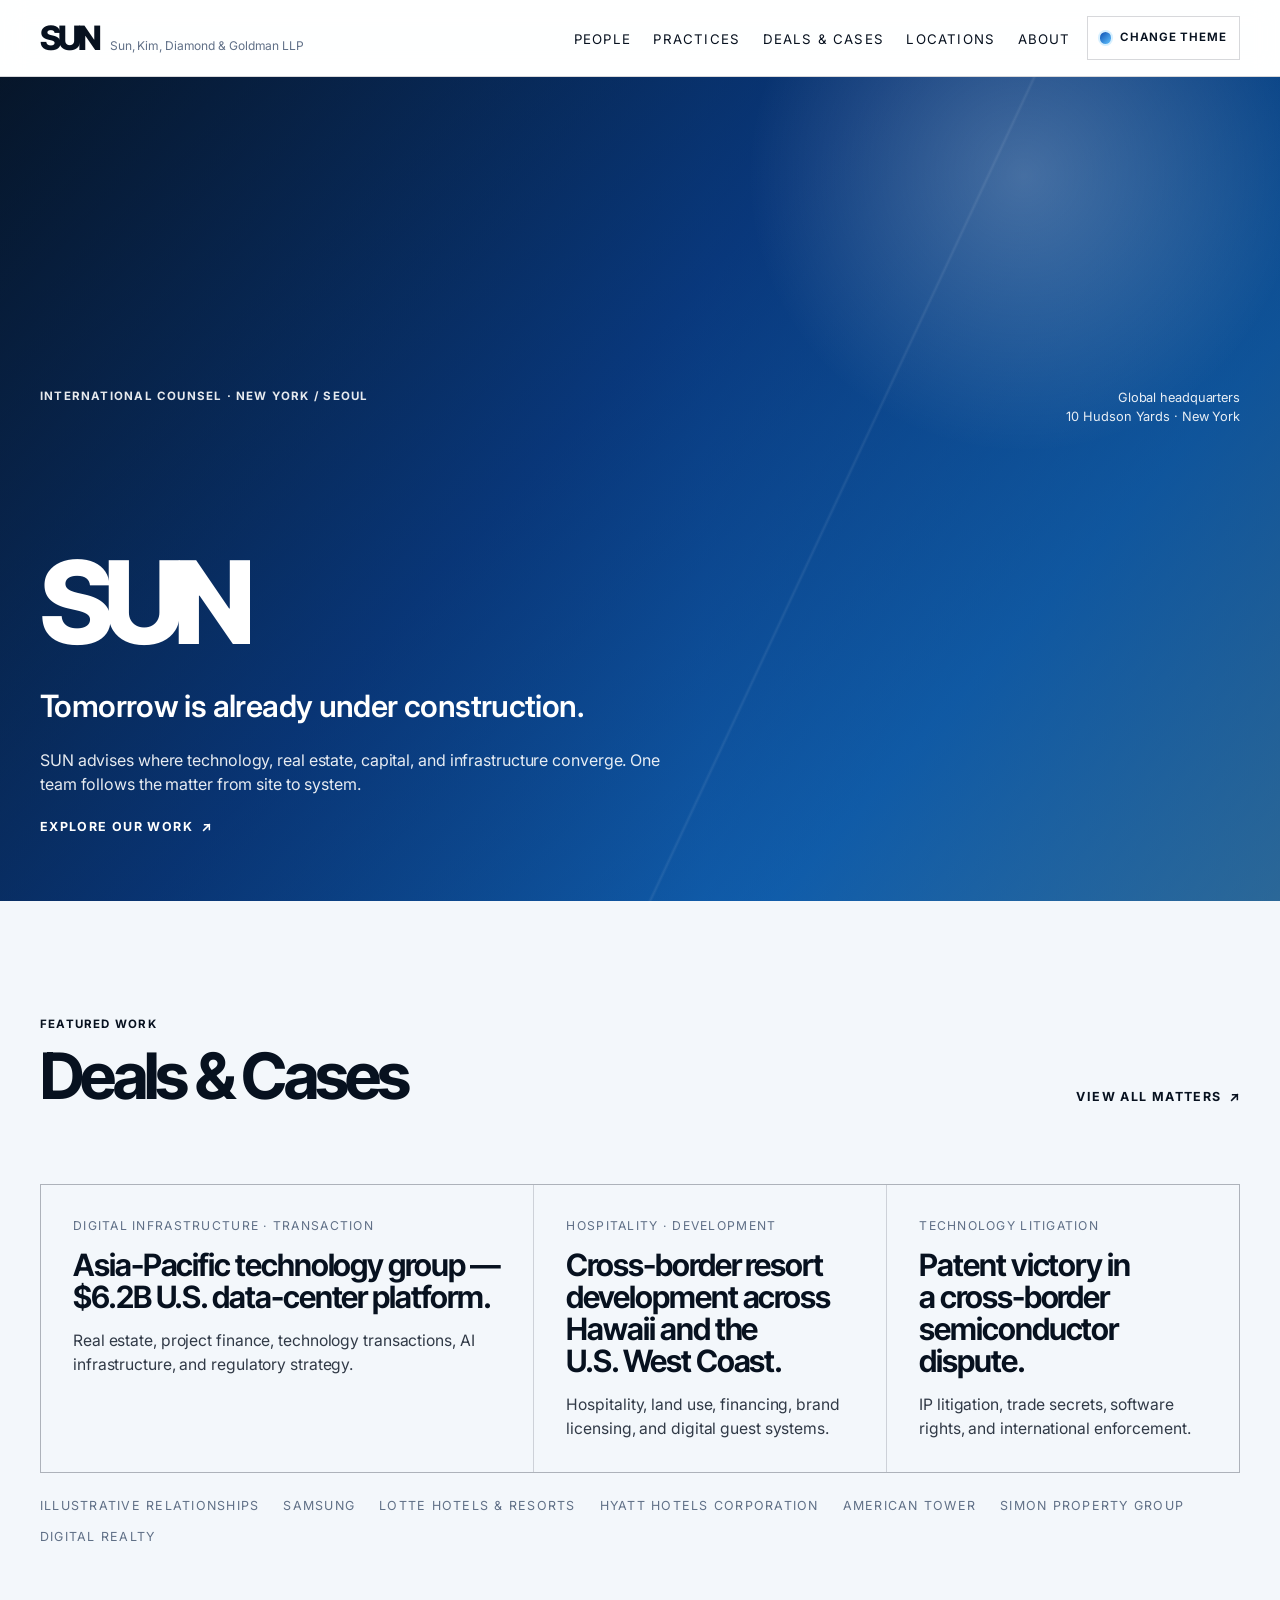
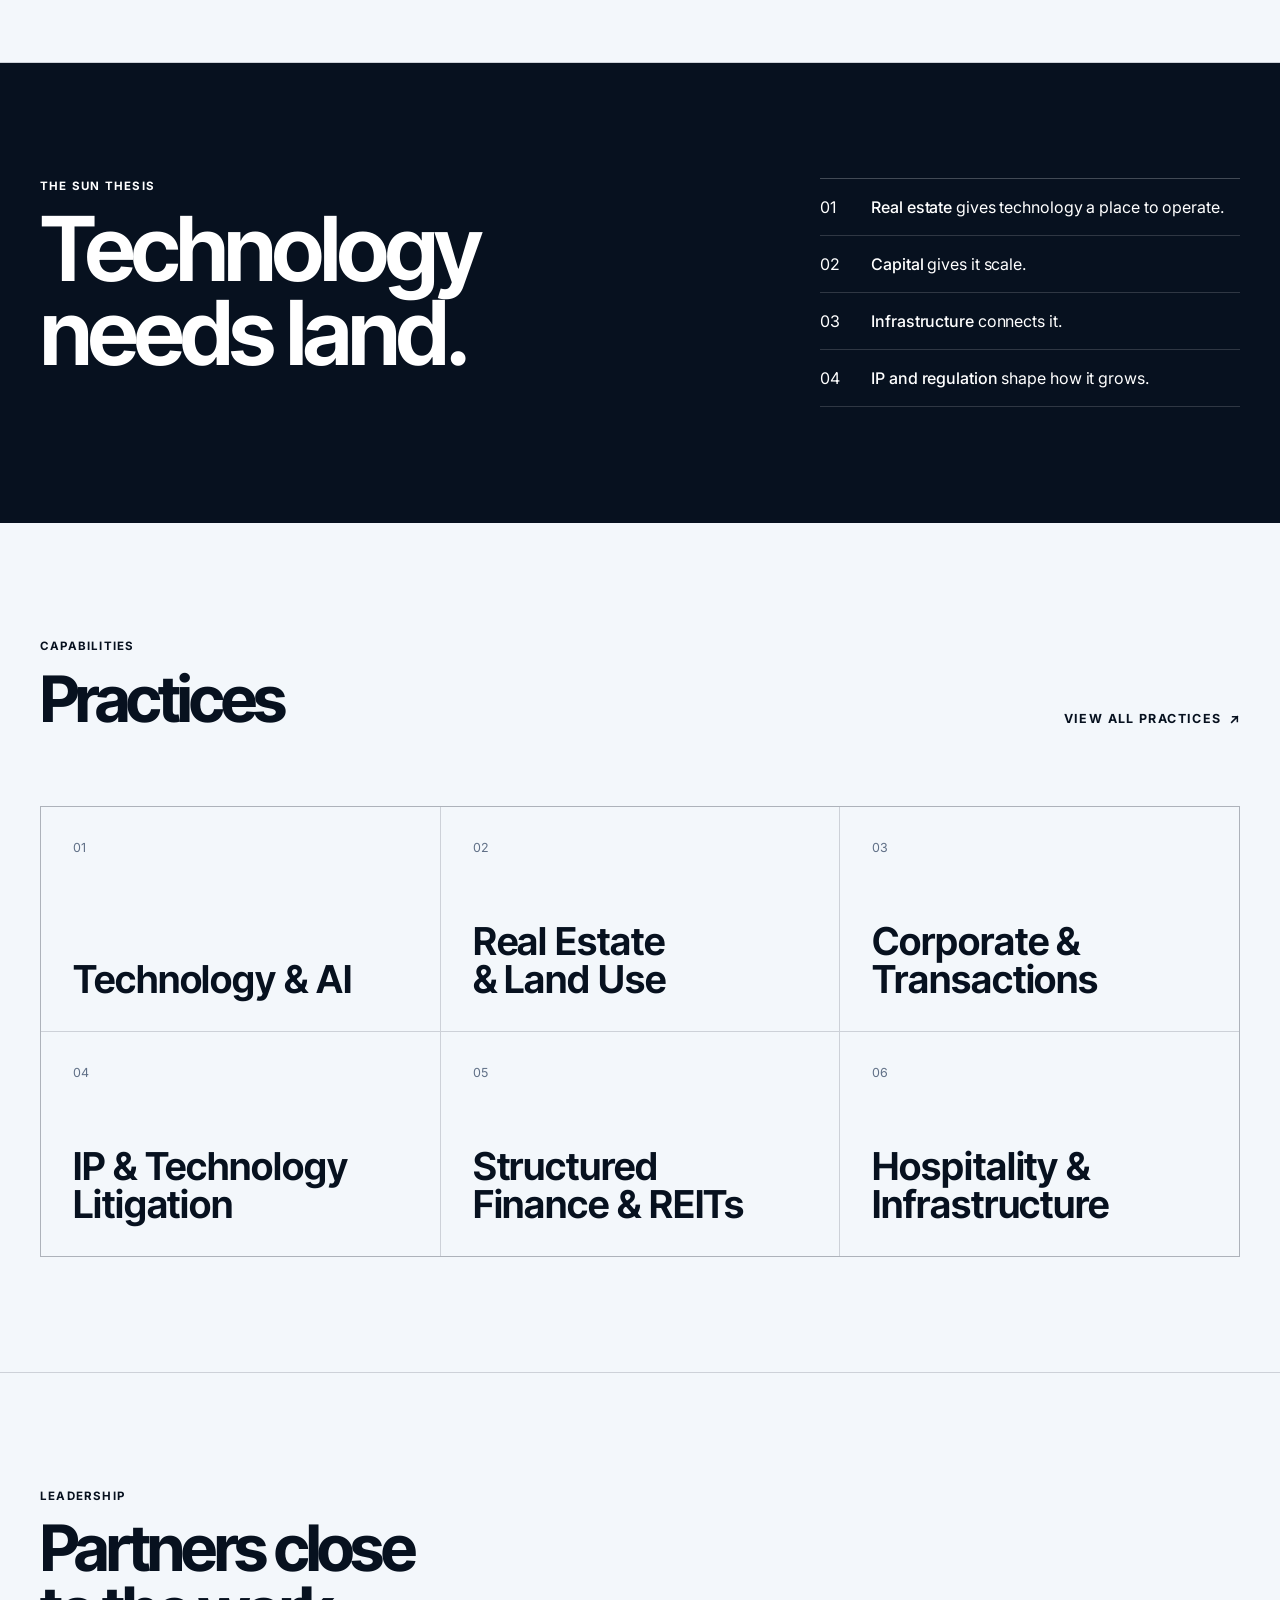
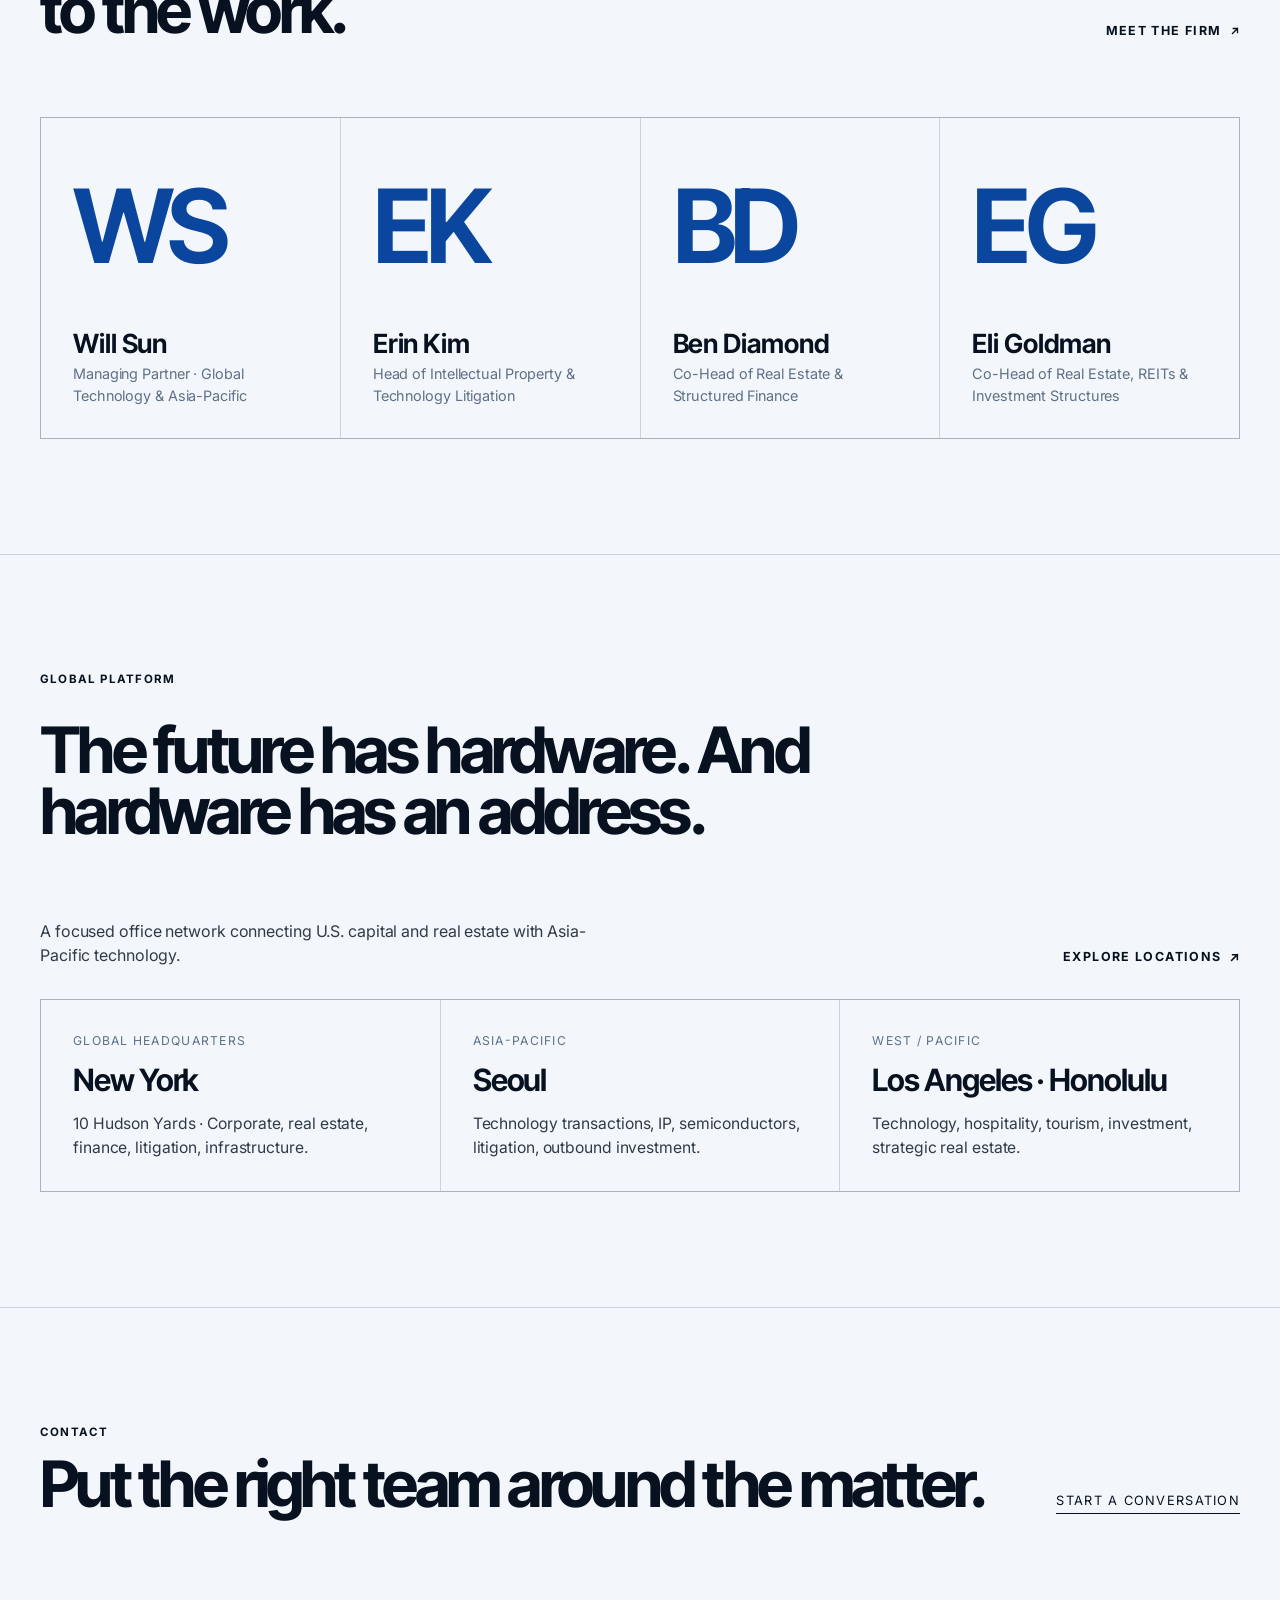
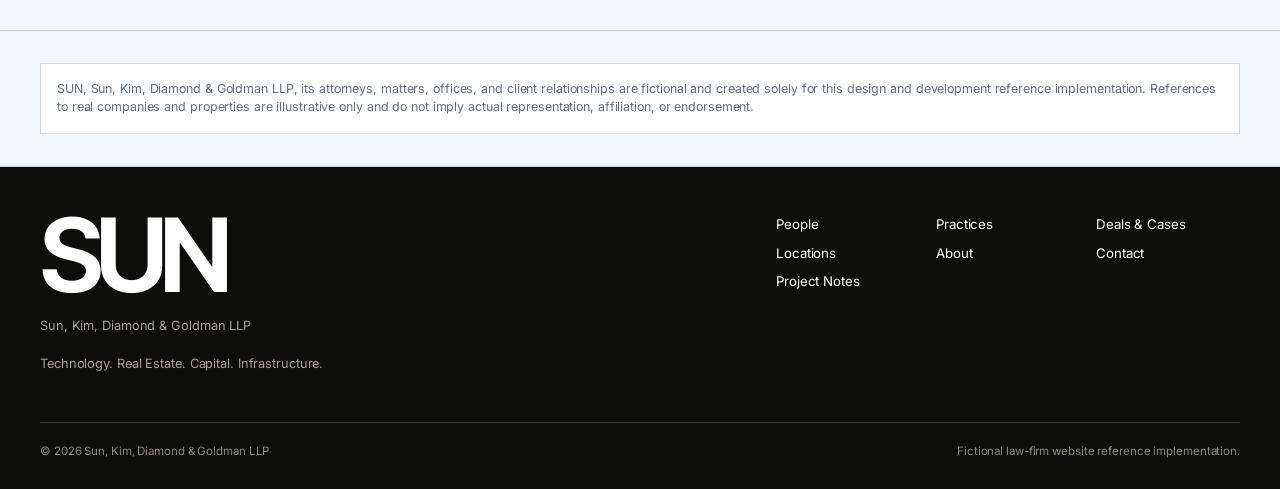
==== commit 4f0dc399: "Copy refresh: implement approved SUN campaign language across the site Co-Authored-By: Claude Sonnet" ====
--- a/index.html
+++ b/index.html
@@ -62,10 +62,10 @@
 
         <div class="hero__statement">
           <p class="lede" data-small-copy="Clear counsel for business, disputes, and growth.">
-            <strong>Technology needs land.</strong> We advise what gets built.
+            <strong>Tomorrow is already under construction.</strong>
           </p>
           <p class="copy">
-            SUN advises at the intersection of technology, real estate, capital, and infrastructure. We bring those disciplines together when a matter crosses more than one system.
+            SUN advises where technology, real estate, capital, and infrastructure converge. One team follows the matter from site to system.
           </p>
           <a class="text-link" href="practices.html">Explore our work</a>
         </div>
@@ -128,7 +128,7 @@
           <div class="thesis__step"><span>01</span><p><b>Real estate</b> gives technology a place to operate.</p></div>
           <div class="thesis__step"><span>02</span><p><b>Capital</b> gives it scale.</p></div>
           <div class="thesis__step"><span>03</span><p><b>Infrastructure</b> connects it.</p></div>
-          <div class="thesis__step"><span>04</span><p><b>IP and regulation</b> define how it can scale.</p></div>
+          <div class="thesis__step"><span>04</span><p><b>IP and regulation</b> shape how it grows.</p></div>
         </div>
       </div>
     </section>
@@ -159,7 +159,7 @@
         <div class="section-head section-head--split">
           <div>
             <p class="eyebrow">Leadership</p>
-            <h2 class="section-title" id="people-heading">People</h2>
+            <h2 class="section-title" id="people-heading">Partners close to the work.</h2>
           </div>
           <a class="text-link" href="people.html">Meet the firm</a>
         </div>
@@ -189,7 +189,7 @@
       <div class="container">
         <div class="section-head">
           <p class="eyebrow">Global platform</p>
-          <h2 class="section-title" id="offices-heading">Built between markets.</h2>
+          <h2 class="section-title" id="offices-heading">The future has hardware. And hardware has an address.</h2>
         </div>
         <div class="section-head section-head--split" style="margin-bottom:2rem;"><p class="copy">A focused office network connecting U.S. capital and real estate with Asia-Pacific technology.</p><a class="text-link" href="locations.html">Explore locations</a></div><div class="office-grid">
           <article class="card"><p class="card__meta">Global headquarters</p><h3 class="card__title">New York</h3><p class="card__copy">10 Hudson Yards · Corporate, real estate, finance, litigation, infrastructure.</p></article>
@@ -202,10 +202,10 @@
     <section class="section">
       <div class="container cta">
         <div>
-          <p class="eyebrow">Start a conversation</p>
-          <h2 class="section-title">Built around the matter.</h2>
-        </div>
-        <a class="cta__action" href="about.html#contact">Contact SUN</a>
+          <p class="eyebrow">Contact</p>
+          <h2 class="section-title">Put the right team around the matter.</h2>
+        </div>
+        <a class="cta__action" href="about.html#contact">Start a conversation</a>
       </div>
     </section>
 
--- a/css/site.css
+++ b/css/site.css
@@ -811,7 +811,7 @@
 }
 
 .theme-control__button {
-  min-height: 40px;
+  min-height: 44px;
   display: inline-flex;
   align-items: center;
   gap: .55rem;
@@ -1026,3 +1026,524 @@
     grid-template-columns: minmax(0, 1fr) auto auto;
   }
 }
+
+
+/* ==========================================================================
+   SUN polish pass — sharper type + natural responsive imagery
+   ========================================================================== */
+
+html {
+  text-rendering: optimizeLegibility;
+}
+
+body {
+  line-height: 1.5;
+  letter-spacing: -0.006em;
+  -moz-osx-font-smoothing: grayscale;
+}
+
+.copy,
+.card__copy,
+.page-hero__copy,
+.location-card__description {
+  color: color-mix(in srgb, var(--ink) 82%, var(--paper));
+  line-height: 1.5;
+}
+
+.copy,
+.page-hero__copy {
+  max-width: 39rem;
+}
+
+.card__copy,
+.location-card__description {
+  font-size: 0.98rem;
+}
+
+.display {
+  letter-spacing: -0.082em;
+  line-height: 0.84;
+}
+
+.section-title {
+  letter-spacing: -0.058em;
+  line-height: 0.96;
+}
+
+.card__title {
+  letter-spacing: -0.035em;
+  line-height: 1.04;
+}
+
+.eyebrow,
+.meta,
+.card__meta,
+.location-card__label {
+  letter-spacing: 0.105em;
+}
+
+.section--dark .copy,
+.section--dark .meta {
+  color: rgba(255,255,255,.74);
+}
+
+.location-card__media {
+  aspect-ratio: 3 / 2;
+  background: var(--stone);
+}
+
+.location-card--featured .location-card__media {
+  aspect-ratio: 16 / 9;
+}
+
+.location-card__media img {
+  width: 100%;
+  height: 100%;
+  object-fit: cover;
+  object-position: center;
+  filter: none;
+  transform: none;
+  image-rendering: auto;
+  backface-visibility: hidden;
+}
+
+.location-card:hover .location-card__media img {
+  transform: none;
+  filter: none;
+}
+
+.location-card__body {
+  gap: .85rem;
+}
+
+.location-card__address {
+  line-height: 1.4;
+  letter-spacing: -0.01em;
+}
+
+@media (min-width: 1100px) {
+  .location-card--featured .location-card__media {
+    aspect-ratio: auto;
+    min-height: 30rem;
+  }
+}
+
+
+/* ==========================================================================
+   SUN responsive pass — mobile-first polish (Issue #10)
+   Alignment system on phones: left-aligned reading text inside a wider gutter,
+   short hero/CTA moments become full-width, centered buttons.
+   ========================================================================== */
+
+p, li { text-wrap: pretty; }
+h1, h2, h3, .lede { text-wrap: balance; }
+
+.text-link,
+.cta__action { -webkit-tap-highlight-color: transparent; }
+
+.nav-drawer:not([hidden]) {
+  display: flex;
+  flex-direction: column;
+  overflow-y: auto;
+  overscroll-behavior: contain;
+  padding-block: max(1rem, env(safe-area-inset-top)) max(1.25rem, env(safe-area-inset-bottom));
+}
+.nav-drawer__list { margin-top: clamp(1rem, 5svh, 3rem); }
+.nav-drawer__link {
+  padding-block: .55rem;
+  border-bottom: 1px solid rgba(255,255,255,.14);
+  font-size: clamp(1.9rem, 8.5vw, 3.4rem);
+}
+.nav-drawer__meta {
+  position: static;
+  margin-top: auto;
+  padding-top: 2rem;
+}
+.nav-drawer__close { cursor: pointer; }
+.nav-toggle,
+.theme-control__button { cursor: pointer; }
+
+.theme-control__label--short { display: none; }
+
+@media (min-width: 920px) {
+  .nav-drawer { display: none !important; }
+}
+
+@media (max-width: 639px) {
+  .container { width: min(calc(100% - 2.5rem), var(--max)); }
+
+  /* Header: three controls, one row, 44px targets */
+  .site-header__inner { min-height: 68px; gap: .5rem; }
+  .brand__mark { font-size: 2rem; }
+  .nav-toggle,
+  .theme-control__button { min-height: 44px; }
+  .theme-control__button { padding-inline: .85rem; gap: .5rem; font-size: .7rem; }
+  .theme-control__button span.theme-control__label--short { display: none; }
+  .theme-control__button span.theme-control__label--full { display: inline; }
+  .theme-control { position: static; }
+  .theme-menu {
+    left: 1.25rem;
+    right: 1.25rem;
+    top: calc(100% + .5rem);
+    width: auto;
+    max-height: calc(100svh - 6rem);
+    overflow-y: auto;
+    padding: .85rem;
+  }
+  .theme-menu__title { padding: .1rem .25rem .7rem; }
+  .theme-menu:not([hidden]) {
+    display: grid;
+    grid-template-columns: repeat(2, minmax(0, 1fr));
+    gap: .35rem;
+  }
+  .theme-menu__title { grid-column: 1 / -1; }
+  .theme-menu__choice {
+    min-height: 48px;
+    grid-template-columns: 2.2rem minmax(0, 1fr);
+    padding: .5rem .6rem;
+    border: 1px solid var(--line);
+  }
+  .theme-menu__swatch { width: 2.2rem; }
+
+  /* Type */
+  body { font-size: 1.0625rem; line-height: 1.6; }
+  .display { font-size: clamp(5.5rem, 34vw, 8rem); line-height: .86; }
+  .section-title { font-size: clamp(2.1rem, 9.4vw, 2.9rem); line-height: 1.02; letter-spacing: -.04em; }
+  .lede { font-size: clamp(1.35rem, 6vw, 1.65rem); line-height: 1.3; }
+  .copy, .page-hero__copy, .card__copy, .location-card__description { line-height: 1.6; }
+  .copy, .page-hero__copy { font-size: 1.0625rem; }
+  .card__title { font-size: 1.5rem; line-height: 1.1; letter-spacing: -.03em; }
+  .eyebrow { font-size: .72rem; line-height: 1.5; }
+
+  /* Rhythm */
+  .section { padding-block: 3.5rem; }
+  .section-head { gap: 1rem; margin-bottom: 2rem; }
+  .section-head--split { gap: 1.5rem; }
+  .page-hero { padding-block: 3.5rem 3rem; }
+  .page-hero__grid { gap: 1.5rem; }
+
+  /* Hero */
+  .hero { min-height: auto; }
+  .hero__inner { padding-block: 3.5rem 2.5rem; }
+  .hero__topline { flex-direction: column; gap: .85rem; margin-bottom: 3rem; }
+  .hero__location { text-align: left; max-width: none; line-height: 1.5; }
+  .hero__statement { gap: 1.25rem; margin-top: 1.75rem; }
+
+  /* CTAs and section links share one button treatment */
+  .text-link,
+  .cta__action {
+    display: flex;
+    align-items: center;
+    justify-content: center;
+    gap: .55rem;
+    width: 100%;
+    max-width: 24rem;
+    min-height: 52px;
+    padding: .75rem 1.25rem;
+    border: 1px solid currentColor;
+    border-bottom-width: 1px;
+    font-size: .78rem;
+    letter-spacing: .1em;
+    text-align: center;
+    line-height: 1.2;
+  }
+  .hero .text-link { border-color: color-mix(in srgb, var(--hero-text) 70%, transparent); margin-top: .5rem; }
+  .cta { gap: 1.75rem; }
+
+  /* Cards */
+  .card { padding: 1.5rem 1.35rem; }
+  .practice-card { min-height: 8.5rem; gap: 2rem; }
+  .practice-card__title { font-size: 1.65rem; line-height: 1.08; letter-spacing: -.03em; }
+  .person-card { min-height: 0; gap: 2rem; }
+  .person-card__initials { font-size: 3.75rem; line-height: .9; }
+  .person-card__name { font-size: 1.6rem; }
+  .person-card__role { font-size: .95rem; line-height: 1.5; }
+  .card__meta, .meta { line-height: 1.45; }
+  .client-strip { gap: .6rem 1.25rem; padding-top: 1.25rem; }
+  .client-strip span:first-child { flex-basis: 100%; }
+
+  .thesis { gap: 2.25rem; }
+  .thesis__line { font-size: clamp(2.7rem, 13.5vw, 3.6rem); line-height: .96; }
+  .thesis__step { grid-template-columns: 2rem minmax(0, 1fr); padding-block: 1.1rem; }
+
+  .detail-row__value { font-size: 1.25rem; }
+  .notice { padding: 1.1rem 1.15rem; line-height: 1.6; font-size: .8rem; }
+
+  /* Locations: image, city/role, address, description, credit */
+  .locations-intro { padding-bottom: 1rem; }
+  .location-card__body { padding: 1.5rem 1.35rem 1.75rem; gap: 1rem; }
+  .location-card__top { display: grid; gap: .4rem; }
+  .location-card__top .meta { order: 2; }
+  .location-card__label { white-space: normal; line-height: 1.4; margin-bottom: .4rem; }
+  .location-card__city { font-size: 2.1rem; line-height: 1; }
+  .location-card__address { font-size: 1rem; line-height: 1.5; }
+  .location-card__description { font-size: 1rem; }
+  .location-card__credit { font-size: .75rem; line-height: 1.55; padding-top: .35rem; border-top: 1px solid var(--line); }
+  .location-card--featured .location-card__media { aspect-ratio: 3 / 2; }
+
+  /* Footer */
+  .site-footer { padding-block: 3rem 2rem; }
+  .site-footer__grid { gap: 2.5rem; }
+  .site-footer__mark { font-size: 4.75rem; line-height: .85; }
+  .site-footer__legal { font-size: .875rem; line-height: 1.5; margin-top: 1rem; }
+  .site-footer__legal + .site-footer__legal { margin-top: .35rem; }
+  .site-footer__links { gap: 0 1.5rem; font-size: .95rem; }
+  .site-footer__links a { display: flex; align-items: center; min-height: 44px; border-bottom: 1px solid rgba(255,255,255,.14); }
+  .site-footer__bottom { flex-direction: column; gap: .6rem; margin-top: 2.25rem; font-size: .78rem; line-height: 1.5; }
+}
+
+/* Short label for the theme button when space is tight */
+@media (max-width: 399px) {
+  .theme-control__button span.theme-control__label--full { display: none; }
+  .theme-control__button span.theme-control__label--short { display: inline; }
+  .nav-toggle { width: 44px; }
+}
+
+/* 640-919: tablets keep the desktop composition with more breathing room */
+@media (min-width: 640px) and (max-width: 919px) {
+  .text-link, .cta__action { min-height: 44px; }
+  .site-footer__links a { padding-block: .35rem; display: inline-block; }
+  .location-card__label { white-space: normal; }
+  .hero__location { max-width: 16rem; }
+}
+
+/* Large phones: keep text columns from stretching */
+@media (min-width: 480px) and (max-width: 639px) {
+  .copy, .page-hero__copy, .card__copy { max-width: 34rem; }
+}
+
+@media (max-width: 399px) {
+  .theme-menu__choice { grid-template-columns: 1.7rem minmax(0, 1fr); gap: .5rem; padding-inline: .5rem; font-size: .92rem; }
+  .theme-menu__swatch { width: 1.7rem; height: 1.2rem; }
+}
+
+/* Figures carry browser-default side margins; remove so images run full width */
+.location-card__media { margin: 0; }
+.eyebrow + h1, .eyebrow + h2, .eyebrow + .section-title { margin-top: .75rem; }
+
+@media (max-width: 639px) {
+  .section-title { letter-spacing: -.028em; line-height: 1.06; }
+  .card__title, .practice-card__title { letter-spacing: -.02em; }
+  .location-card__city { letter-spacing: -.03em; }
+  .thesis__line { letter-spacing: -.035em; }
+  .display { letter-spacing: -.07em; }
+  .site-footer__mark { letter-spacing: -.06em; }
+}
+
+@media (max-width: 639px) {
+  .location-card__body { padding-inline: 1.25rem; }
+}
+
+
+/* ==========================================================================
+   Polish: link arrows + hamburger centering
+   ========================================================================== */
+
+/* The "↗" glyph renders as a colored emoji on some phones. Draw it instead,
+   so it always follows the link's text color. */
+.text-link::after {
+  content: "";
+  flex: none;
+  width: .85em;
+  height: .85em;
+  background-color: currentColor;
+  -webkit-mask: url("data:image/svg+xml,%3Csvg xmlns='http://www.w3.org/2000/svg' viewBox='0 0 12 12' fill='none' stroke='black' stroke-width='1.6' stroke-linecap='square'%3E%3Cpath d='M3 9L9 3M4 3h5v5'/%3E%3C/svg%3E") center / contain no-repeat;
+  mask: url("data:image/svg+xml,%3Csvg xmlns='http://www.w3.org/2000/svg' viewBox='0 0 12 12' fill='none' stroke='black' stroke-width='1.6' stroke-linecap='square'%3E%3Cpath d='M3 9L9 3M4 3h5v5'/%3E%3C/svg%3E") center / contain no-repeat;
+}
+.text-link { color: var(--ink); }
+.hero .text-link { color: var(--hero-text); }
+.section--dark .text-link { color: var(--paper-strong); }
+
+/* Hamburger: one box, three 2px bars drawn as gradients, centered by flex */
+.nav-toggle {
+  display: flex;
+  align-items: center;
+  justify-content: center;
+  padding: 0;
+}
+.nav-toggle__lines,
+.nav-toggle__lines::before,
+.nav-toggle__lines::after { content: none; }
+.nav-toggle__lines {
+  display: block;
+  position: static;
+  width: 20px;
+  height: 14px;
+  background:
+    linear-gradient(var(--ink), var(--ink)) 0 0 / 100% 2px no-repeat,
+    linear-gradient(var(--ink), var(--ink)) 0 50% / 100% 2px no-repeat,
+    linear-gradient(var(--ink), var(--ink)) 0 100% / 100% 2px no-repeat;
+}
+
+
+/* Close button: drawn X, centered in its box (the "×" glyph sits low and off-center) */
+.nav-drawer__close {
+  position: relative;
+  display: block;
+  padding: 0;
+  font-size: 0;
+  line-height: 0;
+  color: transparent;
+}
+.nav-drawer__close::before,
+.nav-drawer__close::after {
+  content: "";
+  position: absolute;
+  left: 50%;
+  top: 50%;
+  width: 20px;
+  height: 2px;
+  margin: -1px 0 0 -10px;
+  background: var(--paper-strong);
+}
+.nav-drawer__close::before { transform: rotate(45deg); }
+.nav-drawer__close::after { transform: rotate(-45deg); }
+
+
+/* ==========================================================================
+   Mobile drawer as a server rack: each page is a rack unit with a status LED.
+   The current page reads "ONLINE" with a lit LED and a lit faceplate.
+   ========================================================================== */
+
+.nav-drawer:focus { outline: none; }
+
+.nav-drawer__list {
+  counter-reset: unit;
+  gap: 0;
+  border: 1px solid rgba(255,255,255,.2);
+  background: rgba(255,255,255,.025);
+}
+.nav-drawer__list > li { counter-increment: unit; }
+.nav-drawer__list > li + li { border-top: 1px solid rgba(255,255,255,.14); }
+
+.nav-drawer__link {
+  position: relative;
+  display: grid;
+  grid-template-columns: 1.1rem minmax(0, 1fr) auto;
+  align-items: center;
+  gap: 1rem;
+  min-height: 4.25rem;
+  padding: .4rem 1.1rem;
+  border-bottom: 0;
+  font-size: clamp(1.7rem, 7.6vw, 3rem);
+  letter-spacing: -.03em;
+  /* ventilated faceplate on the right edge */
+  background-image: repeating-linear-gradient(90deg, rgba(255,255,255,.055) 0 2px, transparent 2px 8px);
+  background-size: 5.5rem 100%;
+  background-position: right center;
+  background-repeat: no-repeat;
+  -webkit-tap-highlight-color: transparent;
+}
+
+/* status LED */
+.nav-drawer__link::before {
+  content: "";
+  width: .65rem;
+  height: .65rem;
+  border-radius: 50%;
+  background: rgba(255,255,255,.2);
+  box-shadow: inset 0 0 0 1px rgba(255,255,255,.14);
+}
+
+/* unit label */
+.nav-drawer__link::after {
+  content: "U" counter(unit, decimal-leading-zero);
+  font-family: var(--sans);
+  font-size: .66rem;
+  font-weight: 600;
+  letter-spacing: .14em;
+  font-variant-numeric: tabular-nums;
+  color: rgba(255,255,255,.5);
+}
+
+.nav-drawer__link:active { background-color: rgba(255,255,255,.07); }
+
+.nav-drawer__link[aria-current="page"] {
+  background-color: transparent;
+  background-image:
+    linear-gradient(90deg, color-mix(in srgb, var(--accent-strong) 38%, transparent), color-mix(in srgb, var(--accent-strong) 6%, transparent)),
+    repeating-linear-gradient(90deg, rgba(255,255,255,.07) 0 2px, transparent 2px 8px);
+  background-size: 100% 100%, 5.5rem 100%;
+  background-position: left center, right center;
+  background-repeat: no-repeat;
+  box-shadow: inset 3px 0 0 var(--accent-light);
+}
+.nav-drawer__link[aria-current="page"]::before {
+  background: var(--accent-light);
+  box-shadow: 0 0 0 3px color-mix(in srgb, var(--accent-light) 24%, transparent), 0 0 14px var(--accent-light);
+  animation: rack-led 2.4s ease-in-out infinite;
+}
+.nav-drawer__link[aria-current="page"]::after {
+  content: "Online";
+  text-transform: uppercase;
+  color: var(--accent-light);
+}
+
+.nav-drawer__link:focus-visible {
+  outline: 2px solid var(--accent-light);
+  outline-offset: -4px;
+}
+
+@keyframes rack-led {
+  0%, 100% { opacity: 1; }
+  50% { opacity: .55; }
+}
+@media (prefers-reduced-motion: reduce) {
+  .nav-drawer__link[aria-current="page"]::before { animation: none; }
+}
+
+
+/* ==========================================================================
+   Theme contrast pass: readable text in all eight themes
+   ========================================================================== */
+
+html[data-theme="lime"]  { --accent-text: #3a7d17; }
+html[data-theme="lemon"] { --accent-text: #7d6100; }
+html[data-theme="ivory"] { --accent-text: #6f6443; }
+html[data-theme="dove"]  { --muted: #5d656e; }
+.location-card__label { color: var(--accent-text, var(--accent)); }
+
+/* Muted greys are tuned for light paper; use a light tint on dark sections */
+.section--dark .card__meta,
+.section--dark .meta,
+.section--dark .detail-row__label,
+.section--dark .practice-card__index { color: rgba(255,255,255,.72); }
+
+/* Hero scrim: a dark veil under the hero text so white copy holds contrast on
+   the bright end of every gradient. Strength is set per theme. */
+:root { --hero-scrim: .46; }
+html[data-theme="lime"]     { --hero-scrim: .66; }
+html[data-theme="rose"]     { --hero-scrim: .32; }
+html[data-theme="lemon"]    { --hero-scrim: .72; }
+html[data-theme="lavender"] { --hero-scrim: .4; }
+html[data-theme="dove"]     { --hero-scrim: .7; }
+html[data-theme="ivory"]    { --hero-scrim: .82; }
+html[data-theme="onyx"]     { --hero-scrim: 0; }
+
+.hero::before {
+  content: "";
+  position: absolute;
+  inset: 0;
+  pointer-events: none;
+  z-index: 0;
+  background: linear-gradient(180deg,
+    color-mix(in srgb, var(--ink) calc(var(--hero-scrim) * 95%), transparent) 0%,
+    color-mix(in srgb, var(--ink) calc(var(--hero-scrim) * 100%), transparent) 100%);
+}
+.hero { --hero-muted: color-mix(in srgb, var(--hero-text) 90%, transparent); }
+@media (min-width: 768px) {
+  .hero::before {
+    background: linear-gradient(90deg,
+      color-mix(in srgb, var(--ink) calc(var(--hero-scrim) * 100%), transparent) 0%,
+      color-mix(in srgb, var(--ink) calc(var(--hero-scrim) * 80%), transparent) 55%,
+      color-mix(in srgb, var(--ink) calc(var(--hero-scrim) * 100%), transparent) 100%);
+  }
+}
+
+/* The flex display set on .nav-toggle for centering must not show it on desktop */
+@media (min-width: 920px) {
+  .nav-toggle { display: none; }
+}
+
+/* About: closing thesis line under the merger story */
+.about-line { margin-top: clamp(2.5rem, 6vw, 4.5rem); max-width: 14ch; }
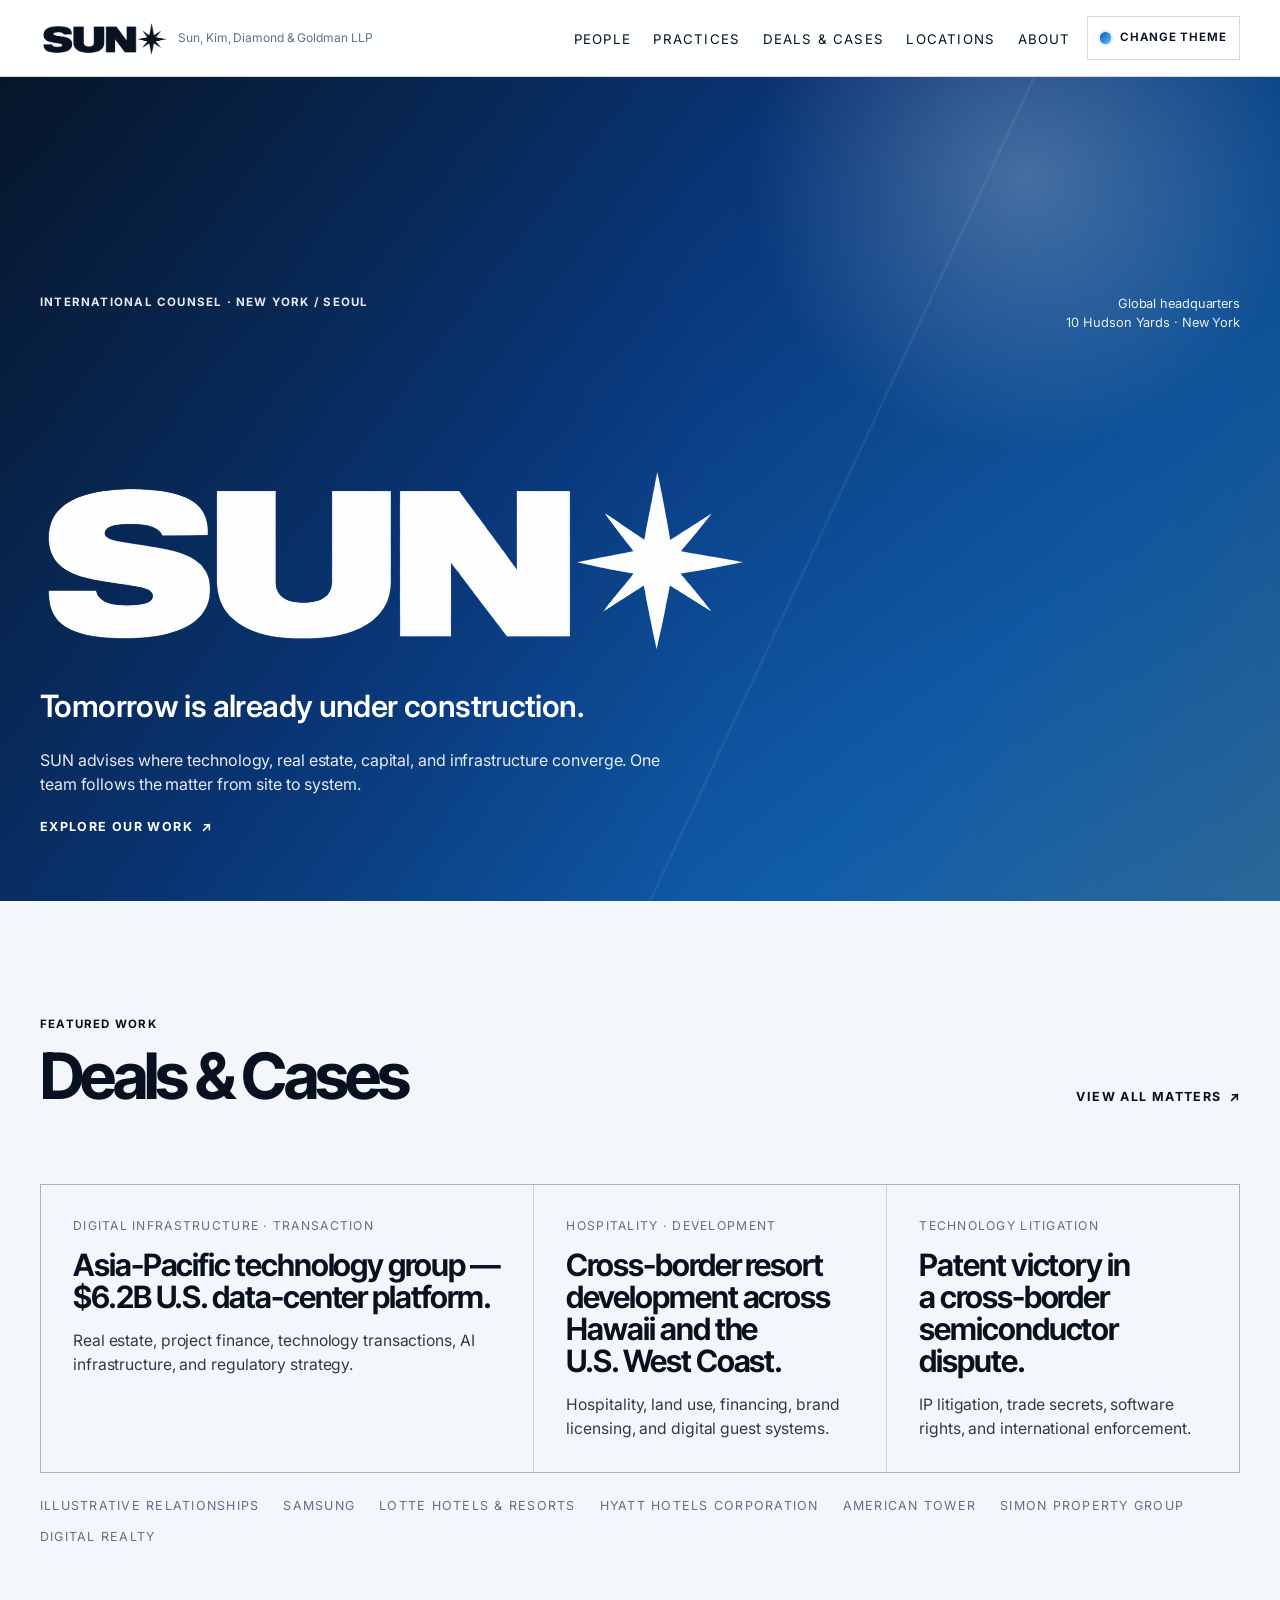
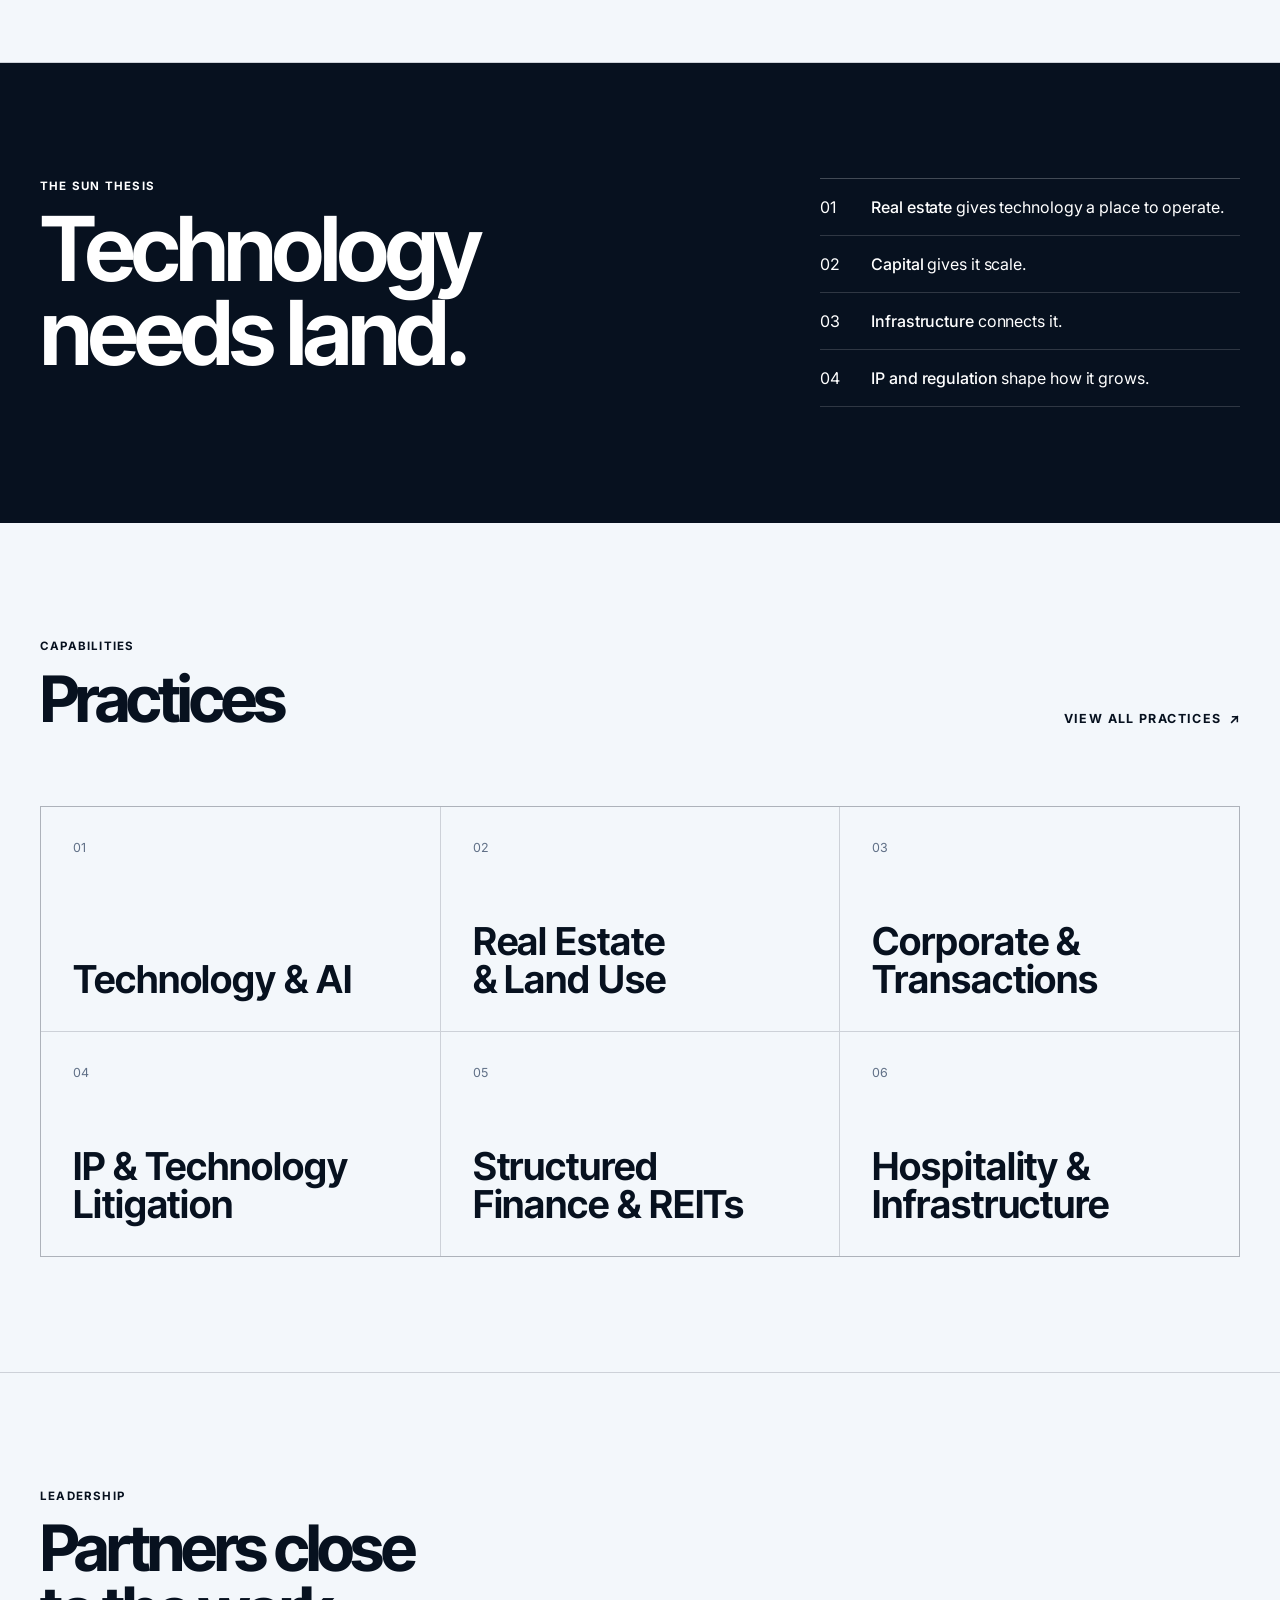
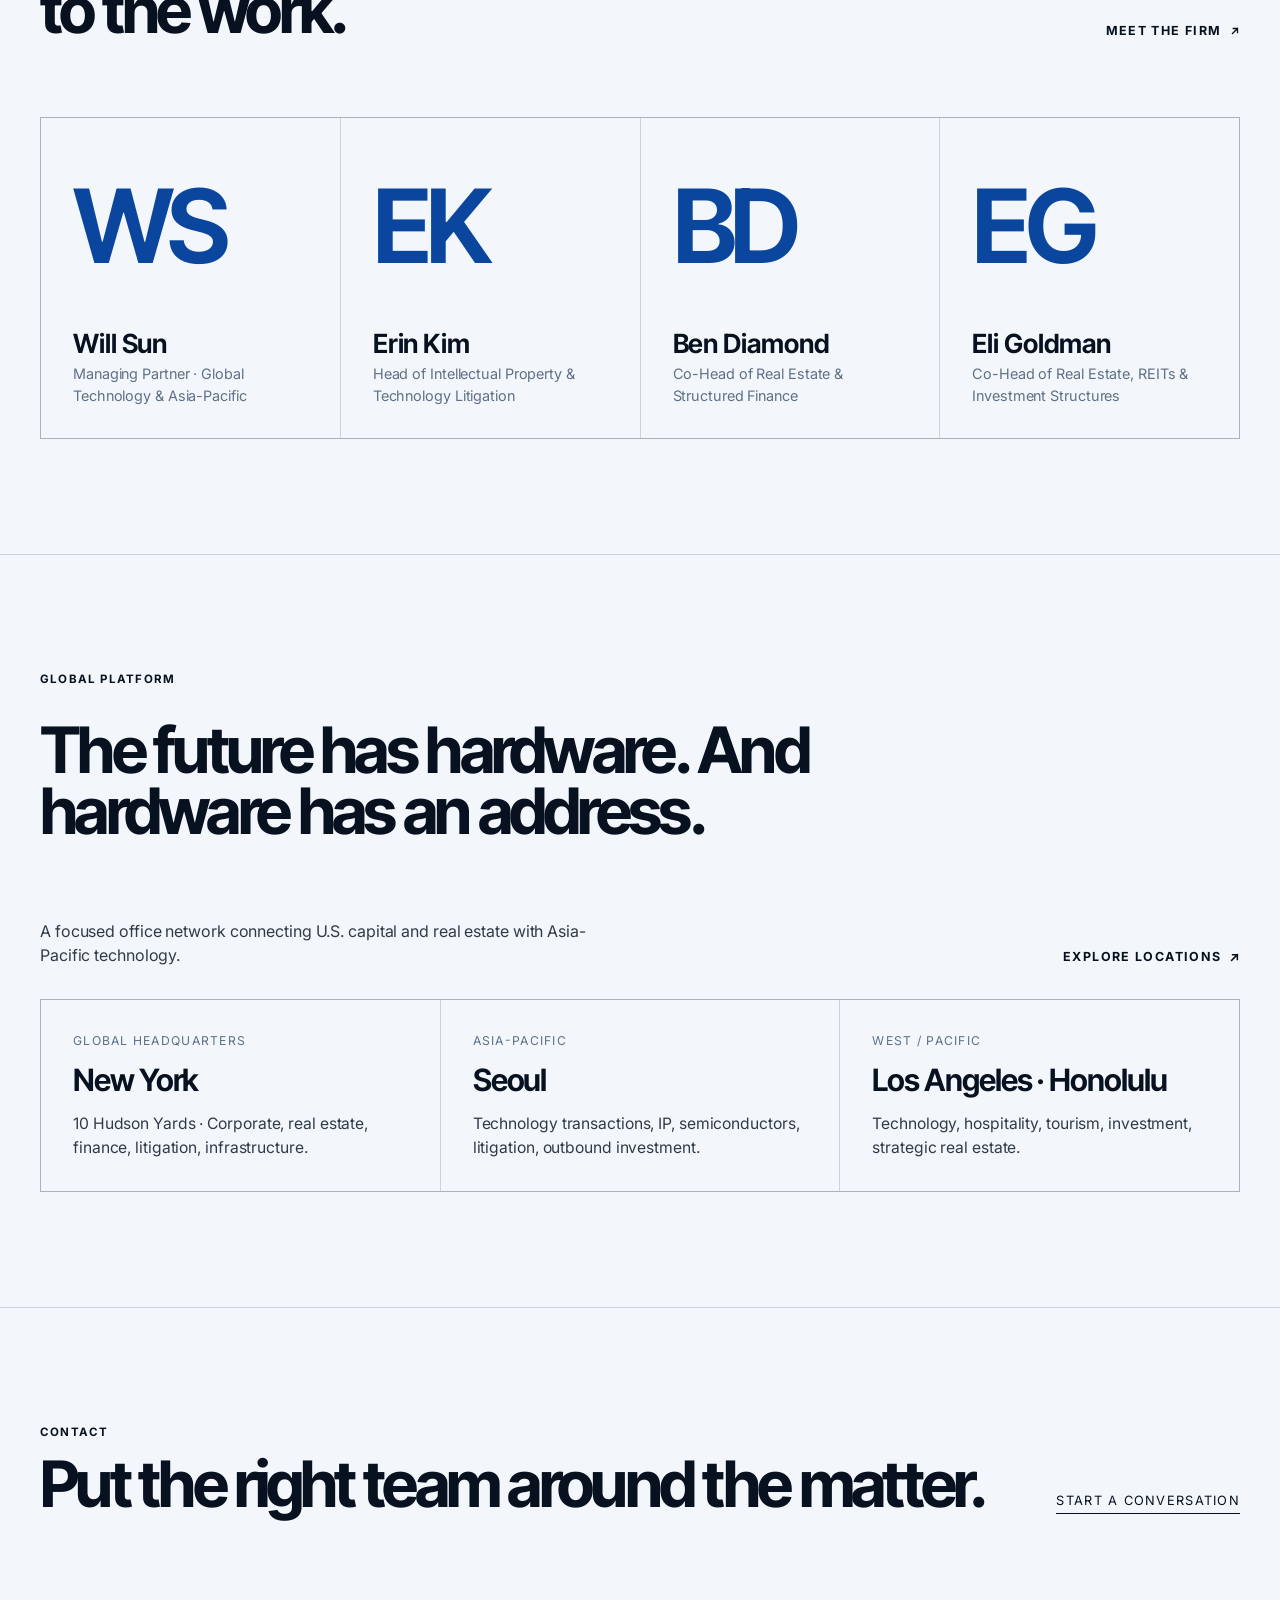
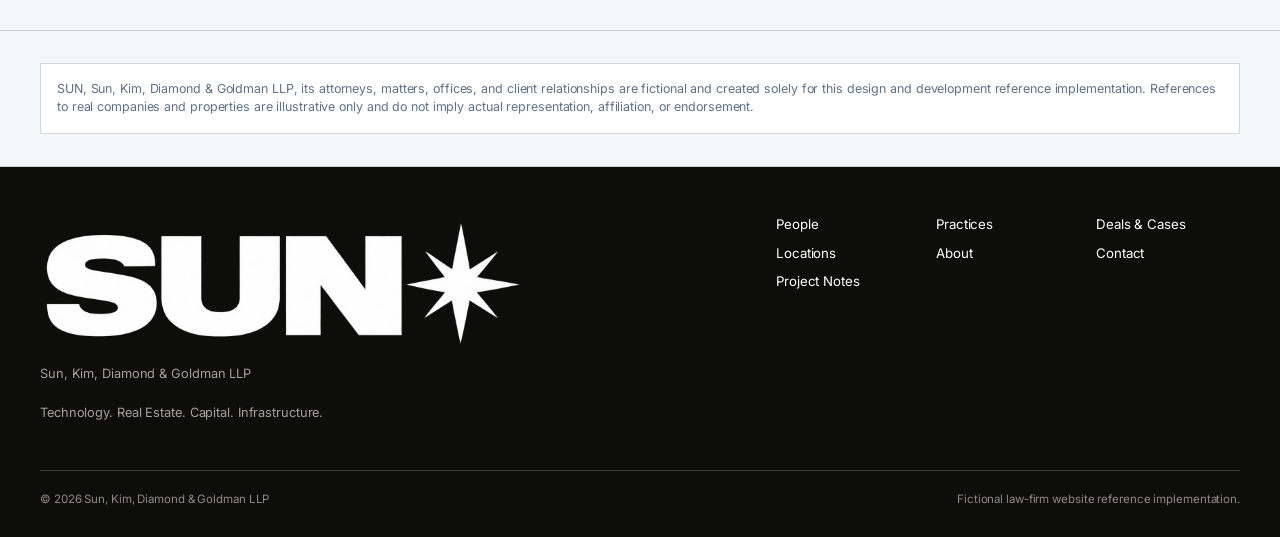
==== commit da9dbf1c: "Integrate SUN* wordmark and Compass Star, add pearl home-screen icon set Co-Authored-By: Claude Sonn" ====
--- a/index.html
+++ b/index.html
@@ -8,6 +8,13 @@
   <link rel="preconnect" href="https://fonts.googleapis.com">
   <link rel="preconnect" href="https://fonts.gstatic.com" crossorigin>
   <link href="https://fonts.googleapis.com/css2?family=Inter:wght@400;500;600;700&family=Inter+Tight:wght@500;600;700;800&display=swap" rel="stylesheet">
+  <meta name="theme-color" content="#f3f7fb">
+  <link rel="icon" href="favicon.ico" sizes="48x48">
+  <link rel="icon" type="image/png" sizes="32x32" href="assets/icons/favicon-32.png">
+  <link rel="icon" type="image/png" sizes="192x192" href="assets/icons/icon-192.png">
+  <link rel="apple-touch-icon" href="assets/icons/apple-touch-icon.png">
+  <link rel="manifest" href="site.webmanifest">
+  <meta name="apple-mobile-web-app-title" content="SUN">
   <link rel="stylesheet" href="css/site.css">
   <script src="js/site-config.js"></script>
 </head>
@@ -17,7 +24,7 @@
   <header class="site-header">
     <div class="container site-header__inner">
       <a class="brand" href="index.html" aria-label="SUN home">
-        <span class="brand__mark" data-brand>SUN</span>
+        <span class="brand__mark wordmark" data-wordmark role="img" aria-label="SUN"></span>
         <span class="brand__legal" data-legal-name>Sun, Kim, Diamond & Goldman LLP</span>
       </a>
       <nav class="nav" aria-label="Primary">
@@ -36,7 +43,7 @@
 
   <aside class="nav-drawer" id="nav-drawer" data-open="false" hidden>
     <div class="nav-drawer__top">
-      <span class="brand__mark" data-brand>SUN</span>
+      <span class="brand__mark wordmark" data-wordmark role="img" aria-label="SUN"></span>
       <button class="nav-drawer__close" aria-label="Close menu">×</button>
     </div>
     <nav aria-label="Mobile">
@@ -58,7 +65,7 @@
           <p class="hero__location" data-enterprise-only>Global headquarters<br><span data-primary-office>10 Hudson Yards · New York</span></p>
         </div>
 
-        <h1 class="display" data-brand>SUN</h1>
+        <h1 class="display"><span class="wordmark wordmark--hero" data-wordmark role="img" aria-label="SUN"></span></h1>
 
         <div class="hero__statement">
           <p class="lede" data-small-copy="Clear counsel for business, disputes, and growth.">
@@ -222,7 +229,7 @@
     <div class="container">
       <div class="site-footer__grid">
         <div>
-          <div class="site-footer__mark" data-brand>SUN</div>
+          <div class="site-footer__mark wordmark" data-wordmark role="img" aria-label="SUN"></div>
           <p class="site-footer__legal" data-legal-name>Sun, Kim, Diamond & Goldman LLP</p>
           <p class="site-footer__legal" data-short-line>Technology. Real Estate. Capital. Infrastructure.</p>
         </div>
--- a/css/site.css
+++ b/css/site.css
@@ -1547,3 +1547,40 @@
 
 /* About: closing thesis line under the merger story */
 .about-line { margin-top: clamp(2.5rem, 6vw, 4.5rem); max-width: 14ch; }
+
+
+/* ==========================================================================
+   SUN* identity: wordmark image (follows text color via mask), compass star
+   ========================================================================== */
+
+.wordmark {
+  display: block;
+  aspect-ratio: 1400 / 380;
+  background-color: currentColor;
+  -webkit-mask: url("../assets/brand/sun-wordmark-black.png") center / contain no-repeat;
+  mask: url("../assets/brand/sun-wordmark-black.png") center / contain no-repeat;
+}
+
+.brand { align-items: center; }
+.brand__mark.wordmark {
+  width: 8rem;
+  font-size: 0;
+  letter-spacing: 0;
+}
+
+.nav-drawer__top .brand__mark.wordmark { width: 9.5rem; }
+
+.wordmark--hero {
+  width: min(100%, 44rem);
+}
+.display:has(> .wordmark--hero) { line-height: 0; font-size: 0; }
+
+.site-footer__mark.wordmark {
+  width: min(100%, 30rem);
+  line-height: 0;
+  font-size: 0;
+}
+
+@media (max-width: 399px) {
+  .brand__mark.wordmark { width: 6.4rem; }
+}
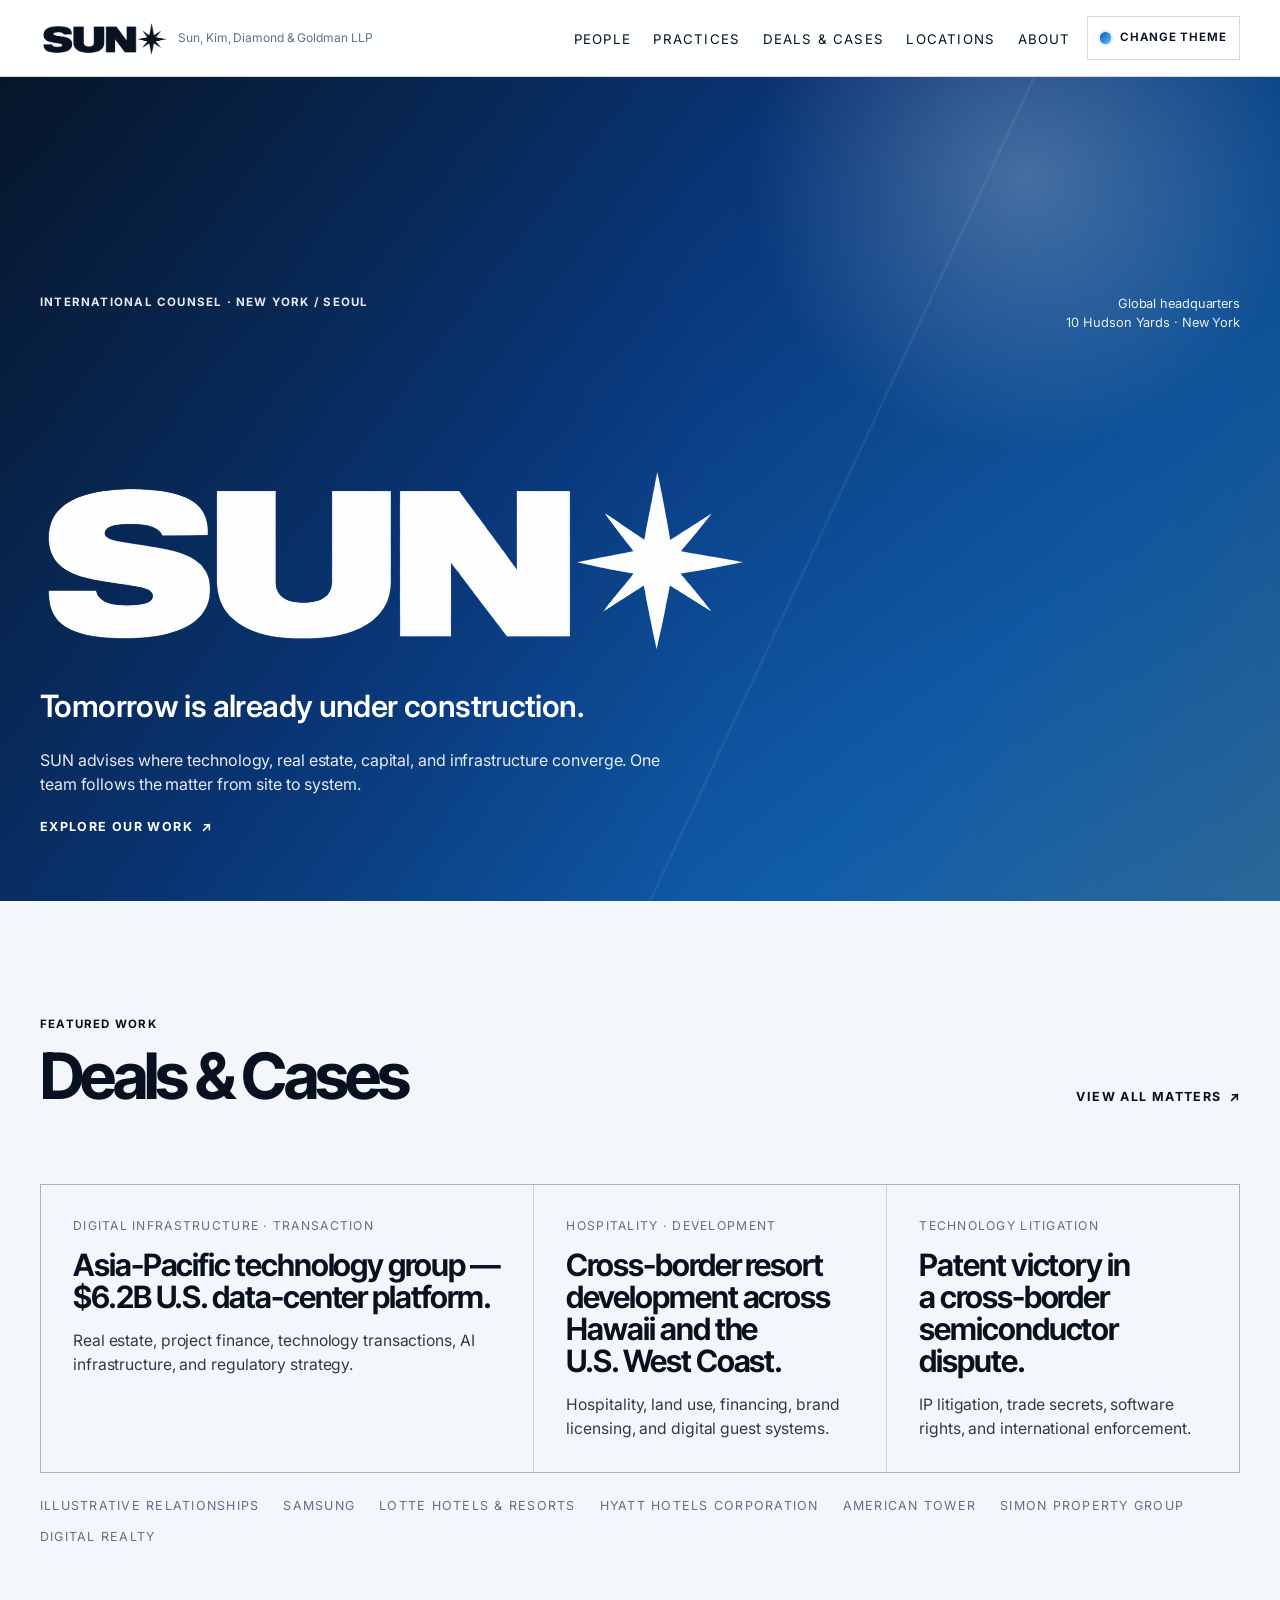
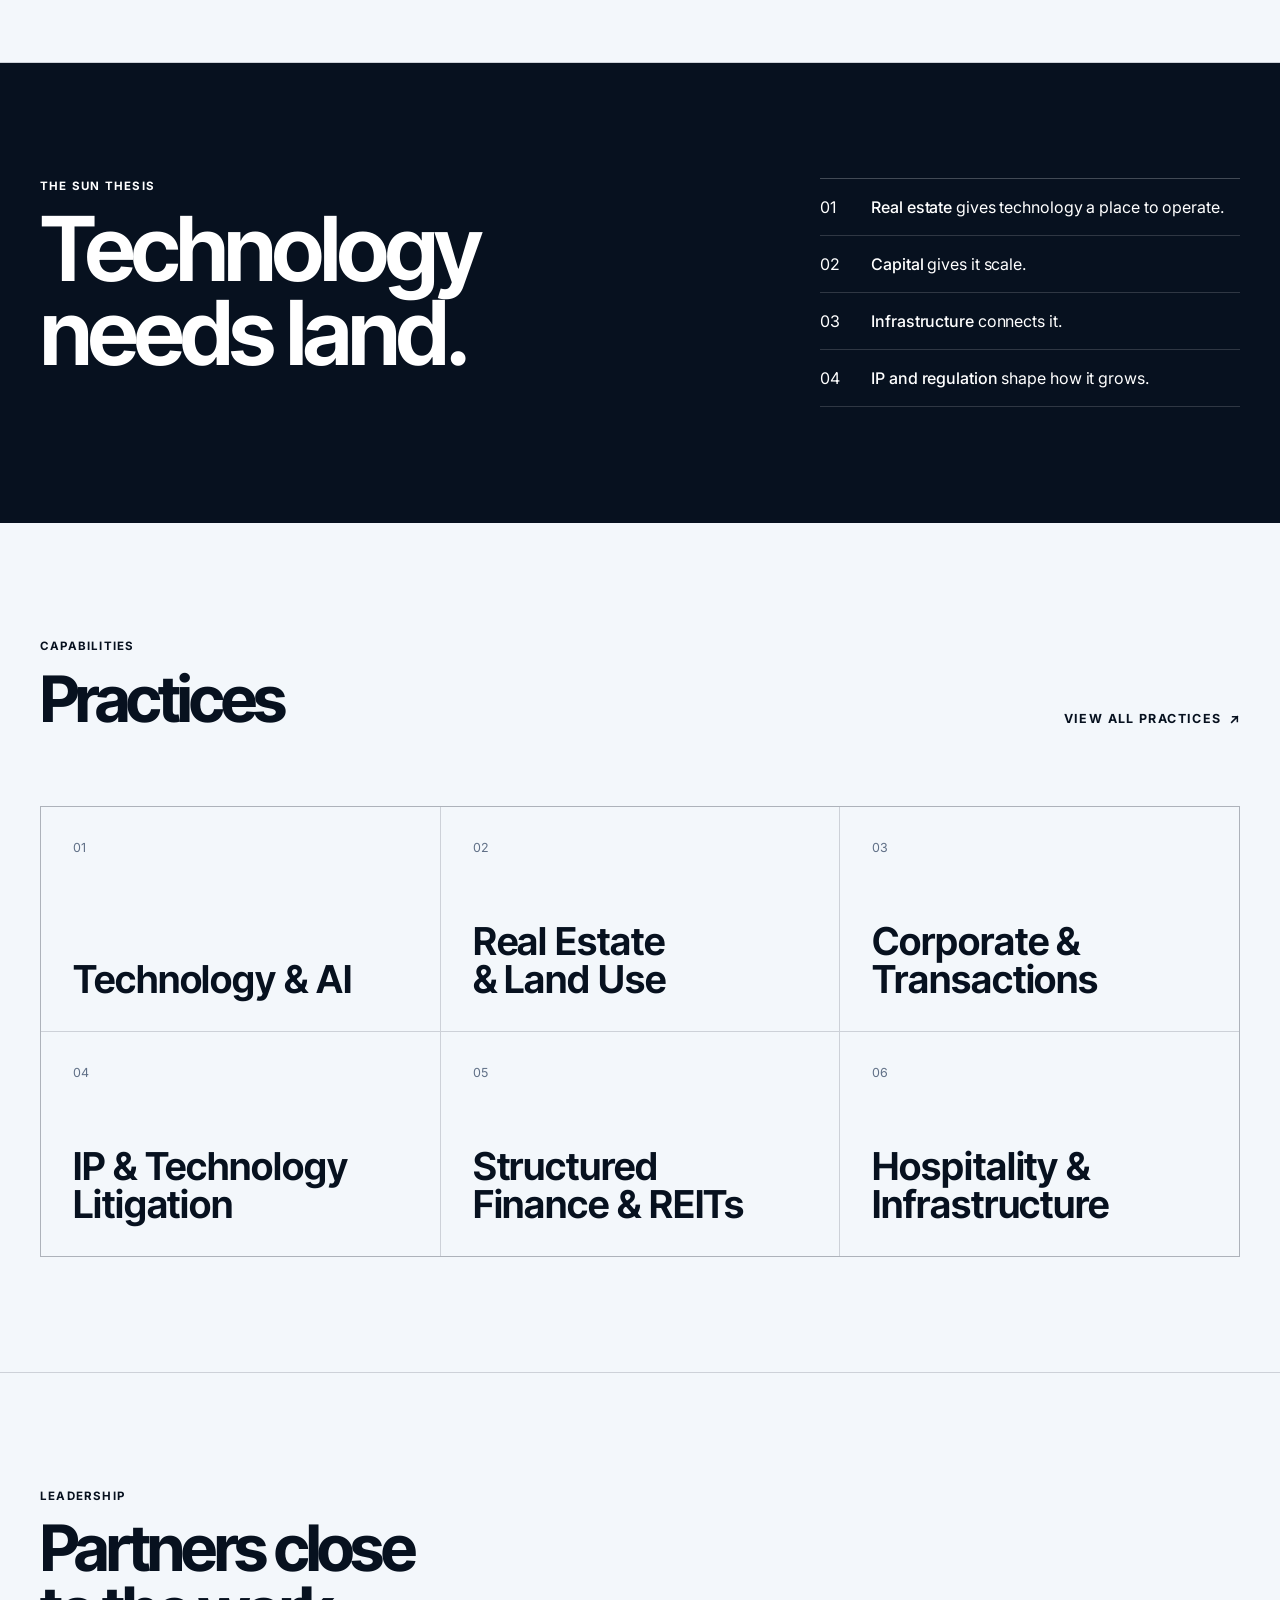
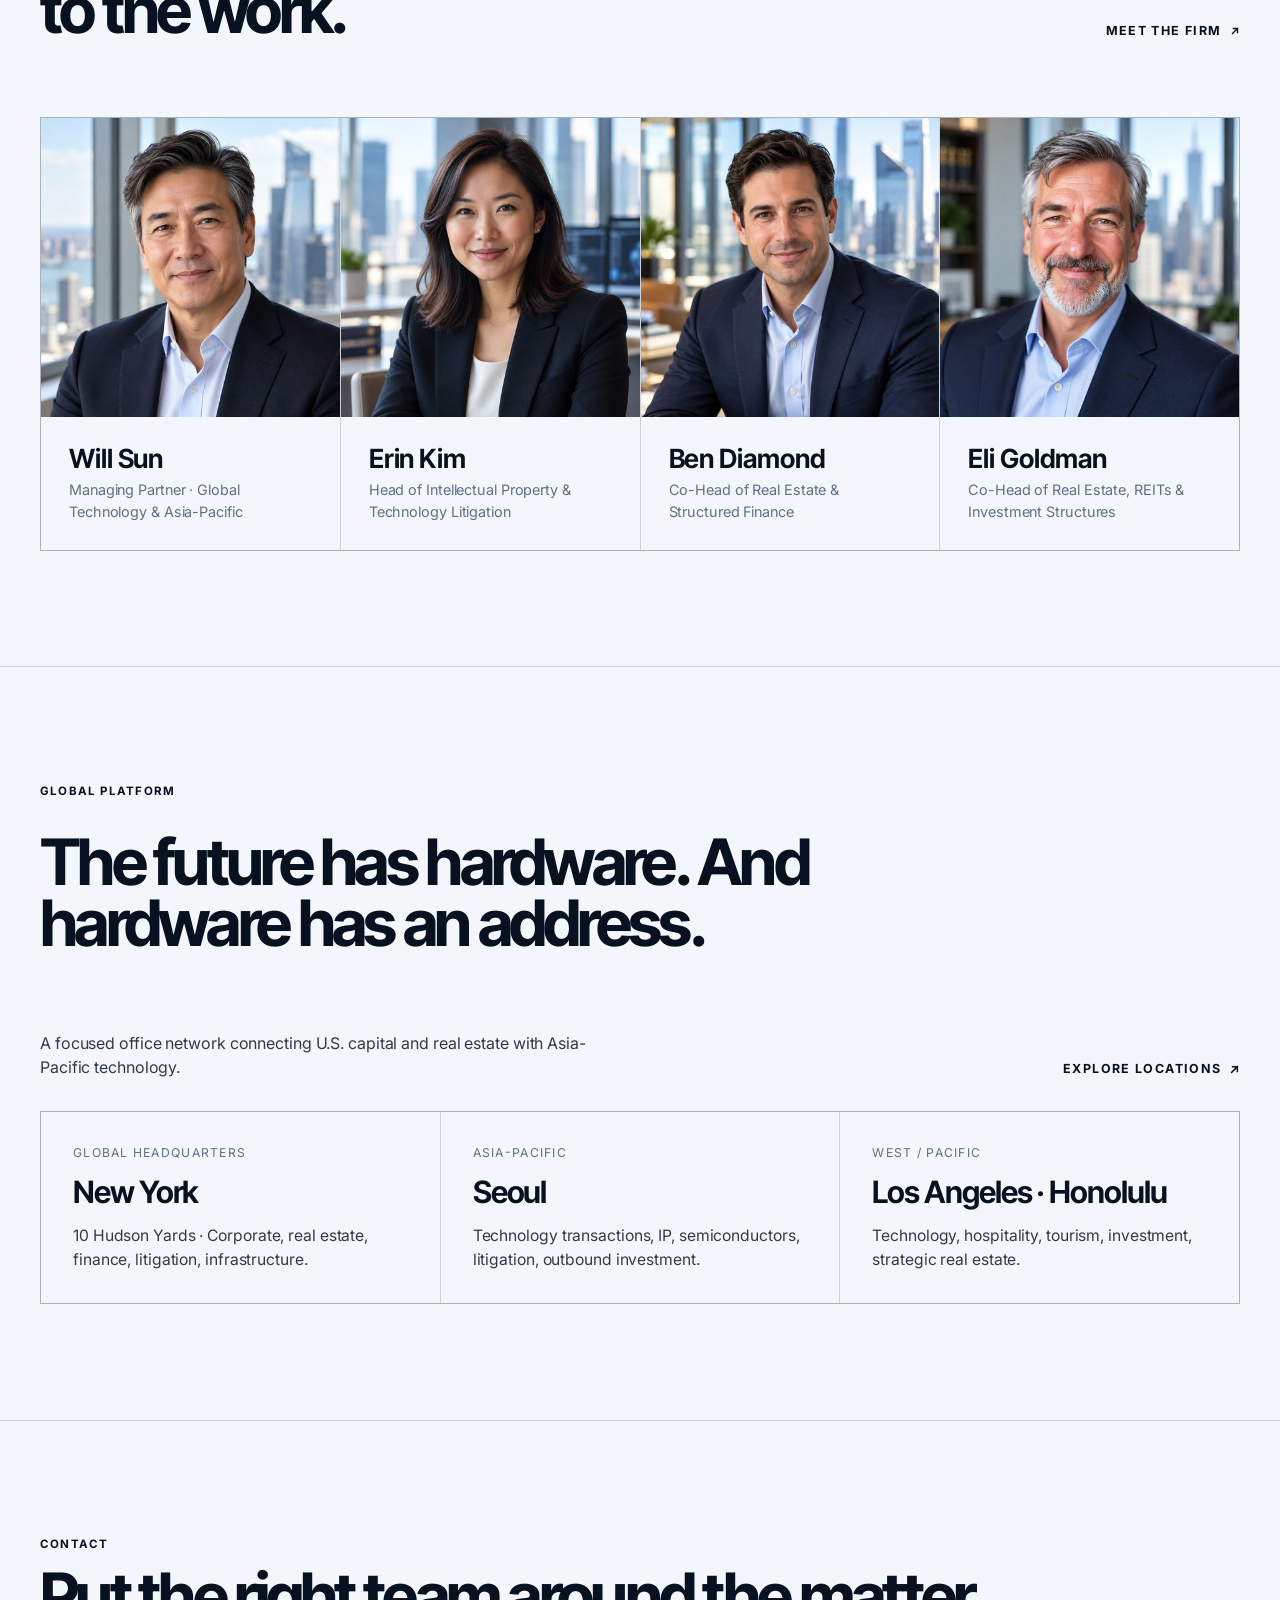
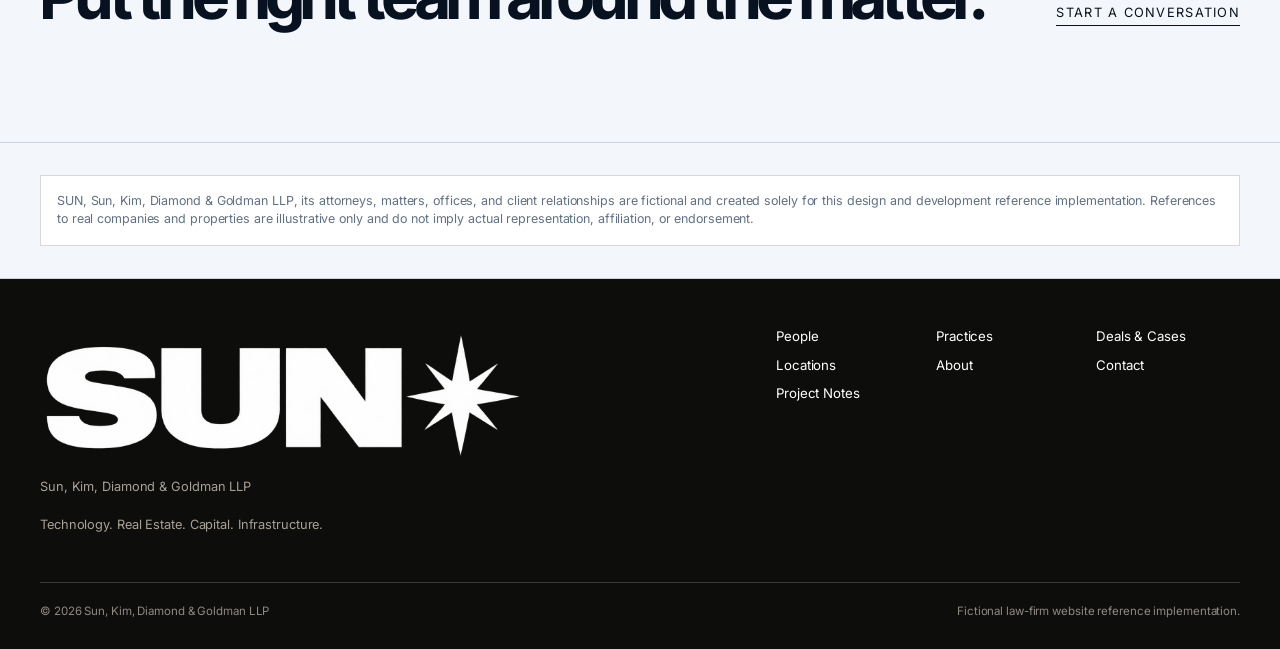
==== commit 95482031: "Add partner headshots to People and homepage cards Co-Authored-By: Claude Sonnet 5.5 <noreply@anthro" ====
--- a/index.html
+++ b/index.html
@@ -172,21 +172,21 @@
         </div>
 
         <div class="people-grid">
-          <article class="card person-card">
-            <div class="person-card__initials">WS</div>
-            <div><h3 class="person-card__name">Will Sun</h3><p class="person-card__role">Managing Partner · Global Technology &amp; Asia-Pacific</p></div>
-          </article>
-          <article class="card person-card">
-            <div class="person-card__initials">EK</div>
-            <div><h3 class="person-card__name">Erin Kim</h3><p class="person-card__role">Head of Intellectual Property &amp; Technology Litigation</p></div>
-          </article>
-          <article class="card person-card">
-            <div class="person-card__initials">BD</div>
-            <div><h3 class="person-card__name">Ben Diamond</h3><p class="person-card__role">Co-Head of Real Estate &amp; Structured Finance</p></div>
-          </article>
-          <article class="card person-card">
-            <div class="person-card__initials">EG</div>
-            <div><h3 class="person-card__name">Eli Goldman</h3><p class="person-card__role">Co-Head of Real Estate, REITs &amp; Investment Structures</p></div>
+          <article class="card person-card person-card--photo">
+            <figure class="person-card__photo"><img src="assets/images/people/web/ws-800.jpg" srcset="assets/images/people/web/ws-480.jpg 480w, assets/images/people/web/ws-800.jpg 800w, assets/images/people/web/ws-1254.jpg 1254w" sizes="(min-width: 920px) 22vw, (min-width: 640px) 45vw, 92vw" width="1254" height="1254" alt="Portrait of Will Sun, Managing Partner" loading="lazy" decoding="async"></figure>
+            <div class="person-card__body"><h3 class="person-card__name">Will Sun</h3><p class="person-card__role">Managing Partner · Global Technology &amp; Asia-Pacific</p></div>
+          </article>
+          <article class="card person-card person-card--photo">
+            <figure class="person-card__photo"><img src="assets/images/people/web/ek-800.jpg" srcset="assets/images/people/web/ek-480.jpg 480w, assets/images/people/web/ek-800.jpg 800w, assets/images/people/web/ek-1254.jpg 1254w" sizes="(min-width: 920px) 22vw, (min-width: 640px) 45vw, 92vw" width="1254" height="1254" alt="Portrait of Erin Kim, Head of Intellectual Property &amp; Technology Litigation" loading="lazy" decoding="async"></figure>
+            <div class="person-card__body"><h3 class="person-card__name">Erin Kim</h3><p class="person-card__role">Head of Intellectual Property &amp; Technology Litigation</p></div>
+          </article>
+          <article class="card person-card person-card--photo">
+            <figure class="person-card__photo"><img src="assets/images/people/web/bd-800.jpg" srcset="assets/images/people/web/bd-480.jpg 480w, assets/images/people/web/bd-800.jpg 800w, assets/images/people/web/bd-1254.jpg 1254w" sizes="(min-width: 920px) 22vw, (min-width: 640px) 45vw, 92vw" width="1254" height="1254" alt="Portrait of Ben Diamond, Co-Head of Real Estate &amp; Structured Finance" loading="lazy" decoding="async"></figure>
+            <div class="person-card__body"><h3 class="person-card__name">Ben Diamond</h3><p class="person-card__role">Co-Head of Real Estate &amp; Structured Finance</p></div>
+          </article>
+          <article class="card person-card person-card--photo">
+            <figure class="person-card__photo"><img src="assets/images/people/web/eg-800.jpg" srcset="assets/images/people/web/eg-480.jpg 480w, assets/images/people/web/eg-800.jpg 800w, assets/images/people/web/eg-1254.jpg 1254w" sizes="(min-width: 920px) 22vw, (min-width: 640px) 45vw, 92vw" width="1254" height="1254" alt="Portrait of Eli Goldman, Co-Head of Real Estate, REITs &amp; Investment Structures" loading="lazy" decoding="async"></figure>
+            <div class="person-card__body"><h3 class="person-card__name">Eli Goldman</h3><p class="person-card__role">Co-Head of Real Estate, REITs &amp; Investment Structures</p></div>
           </article>
         </div>
       </div>
@@ -250,6 +250,6 @@
       </div>
     </div>
   </footer>
-  <script src="js/main.js"></script>
+  <script src="js/main.js?v=20261007-small3"></script>
 </body>
 </html>
--- a/css/site.css
+++ b/css/site.css
@@ -1584,3 +1584,156 @@
 @media (max-width: 399px) {
   .brand__mark.wordmark { width: 6.4rem; }
 }
+
+
+/* ==========================================================================
+   Small profile — Will Sun / Seoul-led boutique preview
+   ========================================================================== */
+
+html[data-firm-profile="small"] .small-profile-location {
+  display: block;
+}
+
+html:not([data-firm-profile="small"]) .small-profile-location {
+  display: none;
+}
+
+html[data-firm-profile="small"] .people-grid {
+  grid-template-columns: minmax(0, min(100%, 32rem));
+  background: transparent;
+  border: 0;
+}
+
+html[data-firm-profile="small"] .people-grid .person-card {
+  min-height: 18rem;
+  border: 1px solid var(--line);
+}
+
+html[data-firm-profile="small"] .practice-grid {
+  grid-template-columns: repeat(auto-fit, minmax(min(100%, 18rem), 1fr));
+}
+
+html[data-firm-profile="small"] .location-gallery {
+  grid-template-columns: 1fr;
+}
+
+html[data-firm-profile="small"] .location-card--small-featured {
+  grid-column: 1 / -1;
+}
+
+html[data-firm-profile="small"] .location-card--small-featured .location-card__media {
+  aspect-ratio: 16 / 9;
+}
+
+@media (min-width: 760px) {
+  html[data-firm-profile="small"] .location-gallery {
+    grid-template-columns: repeat(2, minmax(0, 1fr));
+  }
+
+  html[data-firm-profile="small"] .location-card--small-featured {
+    grid-column: 1 / -1;
+  }
+}
+
+@media (min-width: 1100px) {
+  html[data-firm-profile="small"] .location-card--small-featured {
+    display: grid;
+    grid-template-columns: 1.15fr .85fr;
+  }
+
+  html[data-firm-profile="small"] .location-card--small-featured .location-card__media {
+    aspect-ratio: auto;
+    min-height: 28rem;
+  }
+
+  html[data-firm-profile="small"] .location-card--small-featured .location-card__body {
+    display: flex;
+    flex-direction: column;
+    justify-content: flex-end;
+    padding: 3rem;
+  }
+}
+
+
+/* ==========================================================================
+   Small profile hard guardrails
+   The preview is intentionally a one-lawyer, three-office boutique.
+   ========================================================================== */
+
+html[data-firm-profile="small"] .people-grid > .person-card:not(:first-child) {
+  display: none !important;
+}
+
+html[data-firm-profile="small"] .practice-grid > .practice-card:nth-child(n + 5) {
+  display: none !important;
+}
+
+html[data-firm-profile="small"] section[aria-labelledby="featured-heading"] {
+  display: none !important;
+}
+
+html[data-firm-profile="small"] .location-gallery > .location-card:first-child,
+html[data-firm-profile="small"] .location-gallery > .location-card:nth-child(n + 5) {
+  display: none !important;
+}
+
+html[data-firm-profile="small"] .location-gallery > .location-card:nth-child(2) {
+  grid-column: 1 / -1;
+}
+
+html[data-firm-profile="small"] .location-gallery > .location-card:nth-child(2) .location-card__media {
+  aspect-ratio: 16 / 9;
+}
+
+@media (min-width: 1100px) {
+  html[data-firm-profile="small"] .location-gallery > .location-card:nth-child(2) {
+    display: grid !important;
+    grid-template-columns: 1.15fr .85fr;
+  }
+
+  html[data-firm-profile="small"] .location-gallery > .location-card:nth-child(2) .location-card__media {
+    aspect-ratio: auto;
+    min-height: 28rem;
+  }
+
+  html[data-firm-profile="small"] .location-gallery > .location-card:nth-child(2) .location-card__body {
+    display: flex;
+    flex-direction: column;
+    justify-content: flex-end;
+    padding: 3rem;
+  }
+}
+
+
+/* ==========================================================================
+   Partner portraits: square photo on top of each person card, text below
+   ========================================================================== */
+
+.person-card--photo {
+  padding: 0;
+  gap: 0;
+  min-height: 0;
+  justify-content: flex-start;
+  overflow: hidden;
+}
+.person-card__photo {
+  margin: 0;
+  aspect-ratio: 1 / 1;
+  overflow: hidden;
+  background: var(--stone);
+}
+.person-card__photo img {
+  width: 100%;
+  height: 100%;
+  object-fit: cover;
+  object-position: 50% 28%;
+}
+.person-card__body {
+  padding: clamp(1.25rem, 3vw, 1.75rem);
+}
+.person-card--photo .person-card__role { margin-top: .4rem; }
+
+@media (max-width: 639px) {
+  .person-card--photo { gap: 0; }
+  .person-card__body { padding: 1.35rem 1.35rem 1.6rem; }
+}
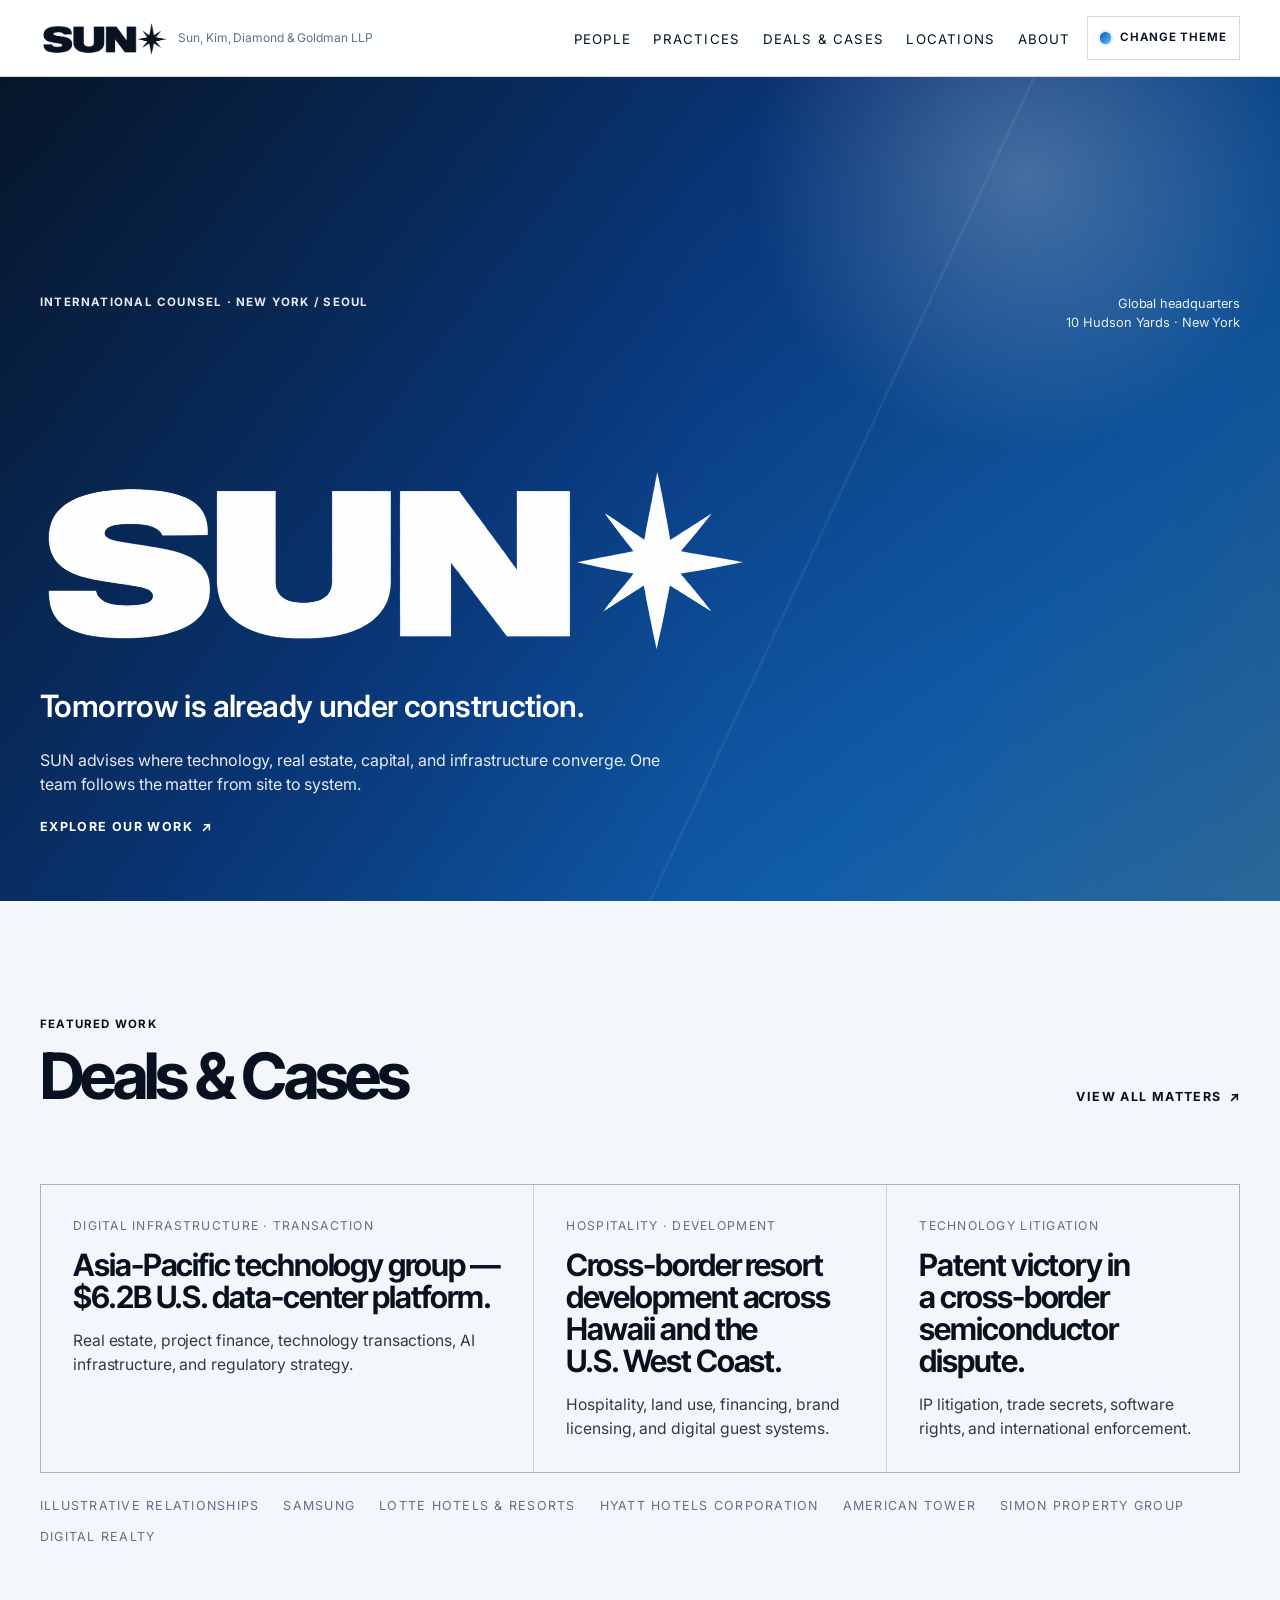
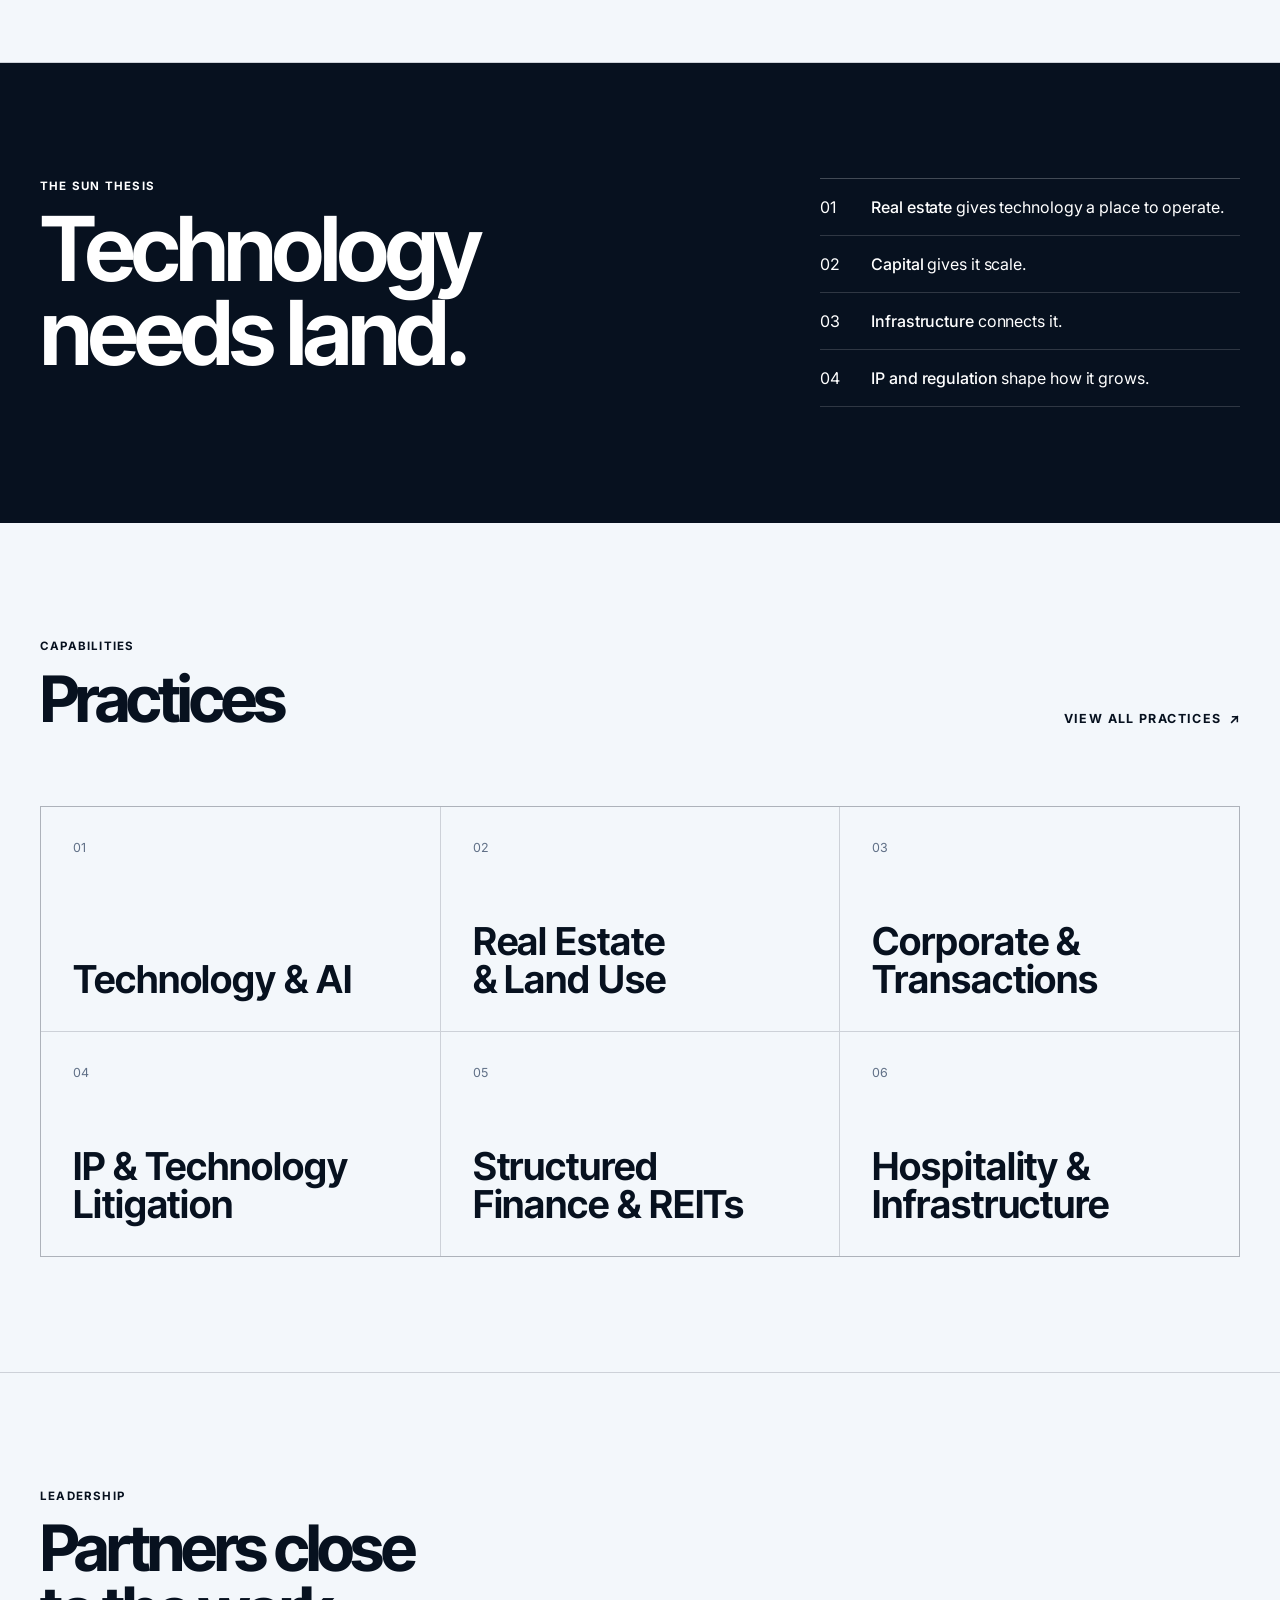
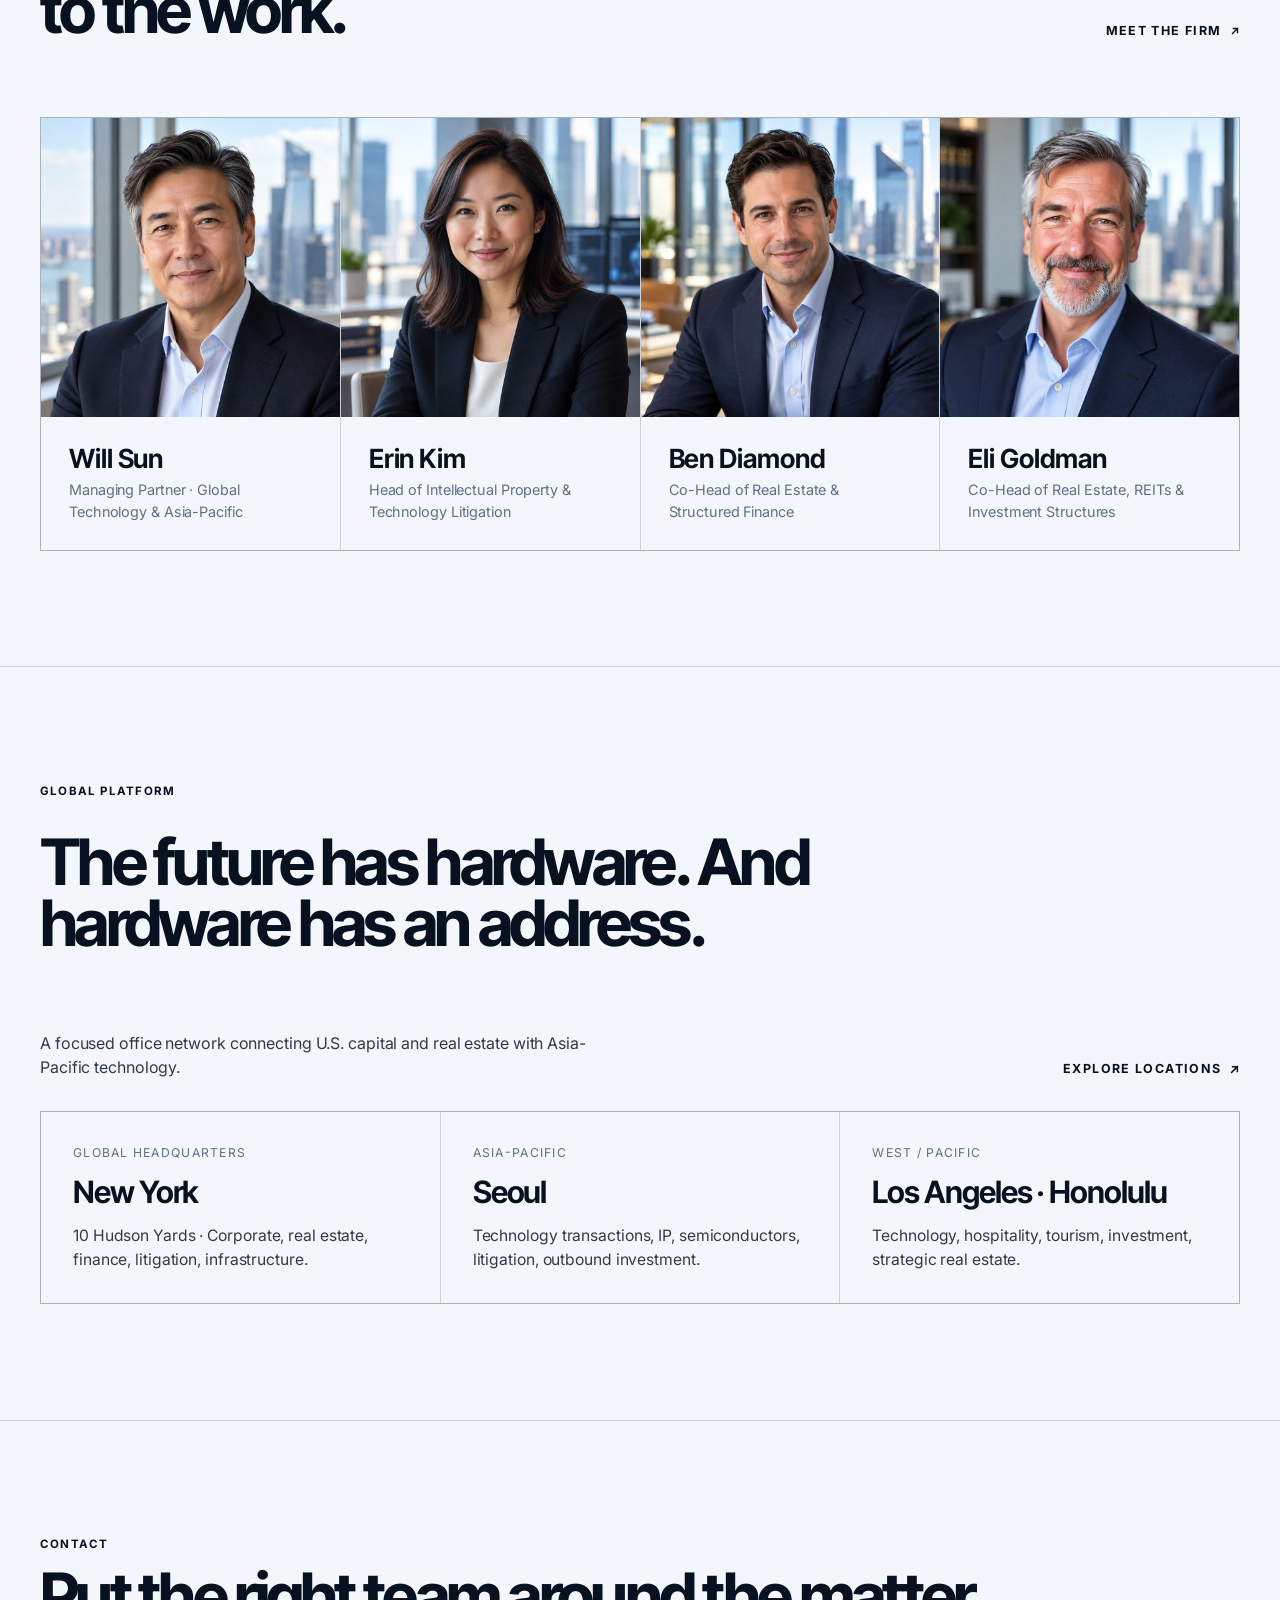
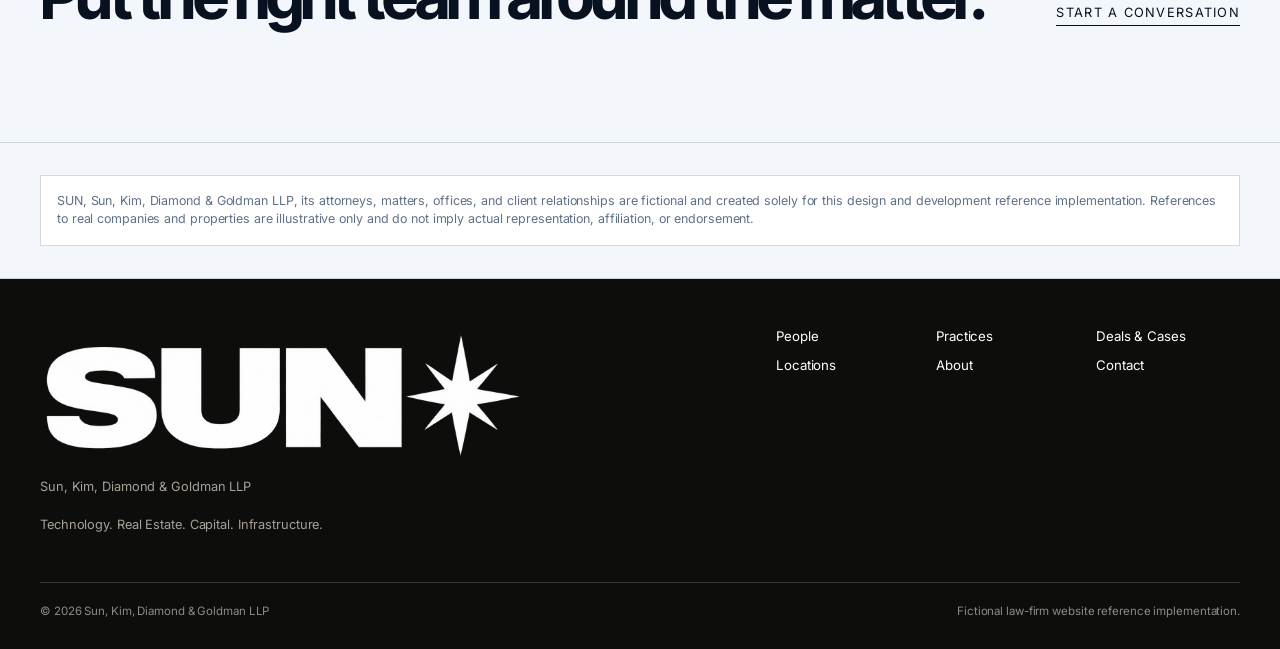
==== commit cb3d2213: "Remove the Project Notes link from the footer Co-Authored-By: Claude Sonnet 5.5 <noreply@anthropic.c" ====
--- a/index.html
+++ b/index.html
@@ -240,7 +240,6 @@
             <li data-enterprise-only><a href="matters.html">Deals &amp; Cases</a></li><li><a href="locations.html">Locations</a></li>
             <li><a href="about.html">About</a></li>
             <li><a href="about.html#contact">Contact</a></li>
-            <li><a href="README.md">Project Notes</a></li>
           </ul>
         </nav>
       </div>
